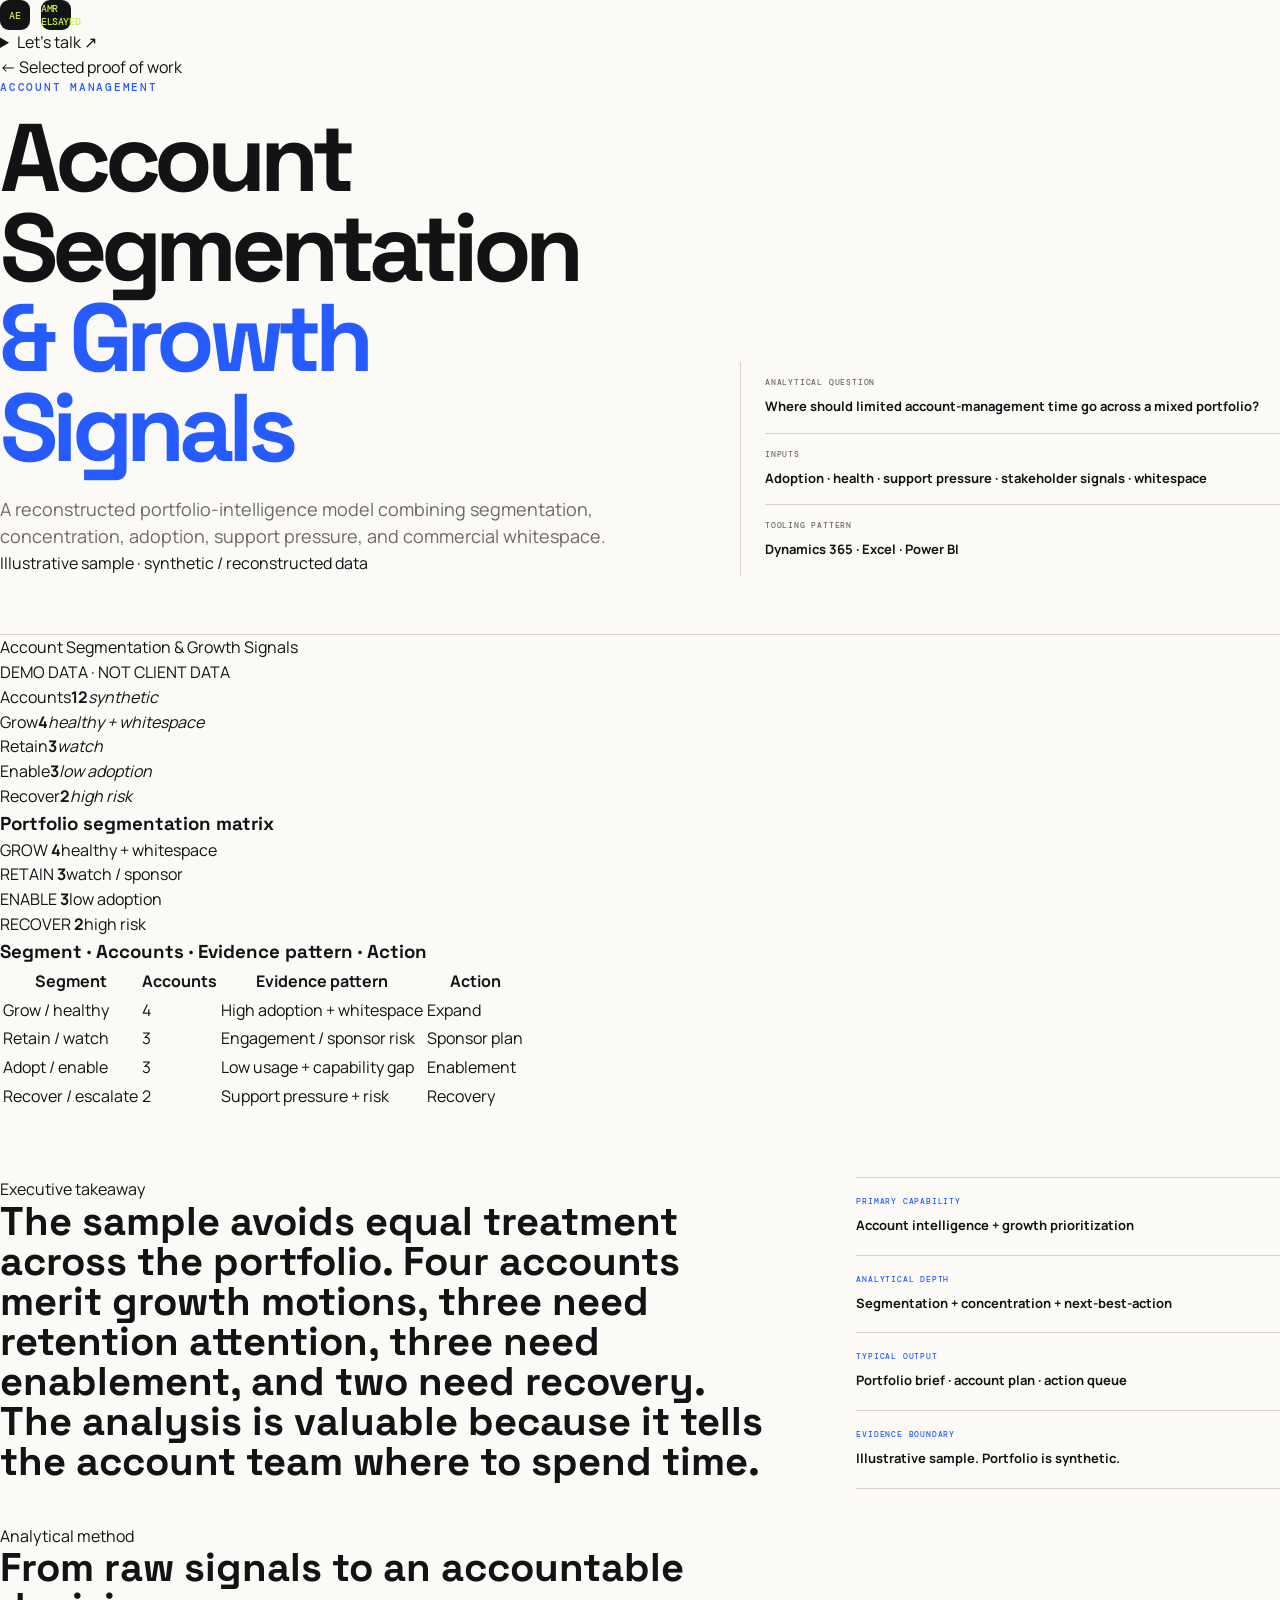
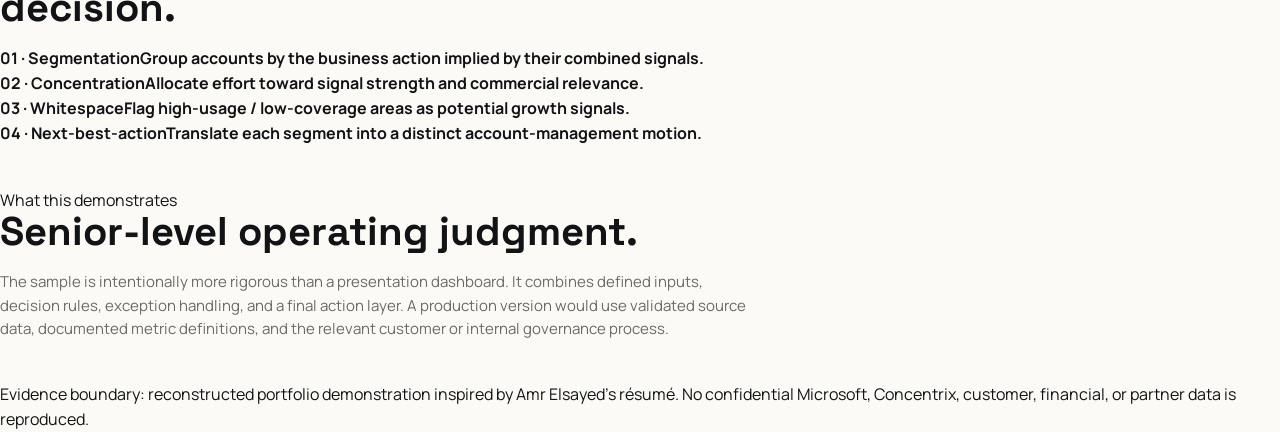
==== proof/account-insight.html @ 1b19a75d "Upgrade account-insight.html analytical sample" ====
<!doctype html><html lang="en"><head><meta charset="utf-8"><meta name="viewport" content="width=device-width,initial-scale=1"><title>ACCOUNT MANAGEMENT | Amr Elsayed</title><link rel="icon" href="../assets/favicon.svg"><link rel="preconnect" href="https://fonts.googleapis.com"><link rel="preconnect" href="https://fonts.gstatic.com" crossorigin><link href="https://fonts.googleapis.com/css2?family=DM+Mono:wght@400;500&family=Manrope:wght@400;500;600;700;800&family=Space+Grotesk:wght@500;600;700&display=swap" rel="stylesheet"><link rel="stylesheet" href="../styles.css"></head><body>
<header class="site-nav"><div class="container nav-inner"><a class="brand" href="../index.html"><span class="brand-mark">AE</span><span>AMR ELSAYED</span></a><details class="contact-menu"><summary class="btn btn-dark">Let's talk ↗</summary><div class="contact-pop"><a href="https://wa.me/201212349798?text=Hi%20Amr%2C%20I%20found%20your%20portfolio%20and%20would%20like%20to%20connect." target="_blank" rel="noreferrer">WhatsApp</a><a href="mailto:ah.aimed11@gmail.com">Email</a></div></details></div></header>
<main class="case"><div class="container"><a class="back" href="../index.html#work">← Selected proof of work</a>
<section class="case-hero"><div><div class="kicker">ACCOUNT MANAGEMENT</div><h1>Account Segmentation<br><em>& Growth Signals</em></h1><p>A reconstructed portfolio-intelligence model combining segmentation, concentration, adoption, support pressure, and commercial whitespace.</p><div class="sample-banner">Illustrative sample · synthetic / reconstructed data</div></div><aside class="case-meta"><div class="meta-row"><span>Analytical question</span><strong>Where should limited account-management time go across a mixed portfolio?</strong></div><div class="meta-row"><span>Inputs</span><strong>Adoption · health · support pressure · stakeholder signals · whitespace</strong></div><div class="meta-row"><span>Tooling pattern</span><strong>Dynamics 365 · Excel · Power BI</strong></div></aside></section>
<section class="analysis-board"><div class="board-head"><div class="board-title">Account Segmentation & Growth Signals</div><div class="board-badge">DEMO DATA · NOT CLIENT DATA</div></div><div class="board-kpis"><div class="board-kpi"><span>Accounts</span><strong>12</strong><em>synthetic</em></div><div class="board-kpi"><span>Grow</span><strong>4</strong><em>healthy + whitespace</em></div><div class="board-kpi"><span>Retain</span><strong>3</strong><em>watch</em></div><div class="board-kpi"><span>Enable</span><strong>3</strong><em>low adoption</em></div><div class="board-kpi"><span>Recover</span><strong>2</strong><em>high risk</em></div></div><div class="board-grid"><div class="panel"><h3>Portfolio segmentation matrix</h3><div class="matrix"><div class="mcell grow">GROW <b>4</b><span>healthy + whitespace</span></div><div class="mcell retain">RETAIN <b>3</b><span>watch / sponsor</span></div><div class="mcell enable">ENABLE <b>3</b><span>low adoption</span></div><div class="mcell recover">RECOVER <b>2</b><span>high risk</span></div></div></div><div class="panel"><h3>Segment · Accounts · Evidence pattern · Action</h3><table class="table"><thead><tr><th>Segment</th><th>Accounts</th><th>Evidence pattern</th><th>Action</th></tr></thead><tbody><tr><td>Grow / healthy</td><td>4</td><td>High adoption + whitespace</td><td>Expand</td></tr><tr><td>Retain / watch</td><td>3</td><td>Engagement / sponsor risk</td><td>Sponsor plan</td></tr><tr><td>Adopt / enable</td><td>3</td><td>Low usage + capability gap</td><td>Enablement</td></tr><tr><td>Recover / escalate</td><td>2</td><td>Support pressure + risk</td><td>Recovery</td></tr></tbody></table></div></div></section>
<section class="case-content"><div><article><div class="eyebrow">Executive takeaway</div><h2>The sample avoids equal treatment across the portfolio. Four accounts merit growth motions, three need retention attention, three need enablement, and two need recovery. The analysis is valuable because it tells the account team where to spend time.</h2></article><article><div class="eyebrow">Analytical method</div><h2>From raw signals to an accountable decision.</h2><div class="logic-list"><div class="logic"><b>01 · Segmentation</b><strong>Group accounts by the business action implied by their combined signals.</strong></div><div class="logic"><b>02 · Concentration</b><strong>Allocate effort toward signal strength and commercial relevance.</strong></div><div class="logic"><b>03 · Whitespace</b><strong>Flag high-usage / low-coverage areas as potential growth signals.</strong></div><div class="logic"><b>04 · Next-best-action</b><strong>Translate each segment into a distinct account-management motion.</strong></div></div></article><article><div class="eyebrow">What this demonstrates</div><h2>Senior-level operating judgment.</h2><p>The sample is intentionally more rigorous than a presentation dashboard. It combines defined inputs, decision rules, exception handling, and a final action layer. A production version would use validated source data, documented metric definitions, and the relevant customer or internal governance process.</p></article></div><aside class="case-side"><div><span>Primary capability</span><strong>Account intelligence + growth prioritization</strong></div><div><span>Analytical depth</span><strong>Segmentation + concentration + next-best-action</strong></div><div><span>Typical output</span><strong>Portfolio brief · account plan · action queue</strong></div><div><span>Evidence boundary</span><strong>Illustrative sample. Portfolio is synthetic.</strong></div></aside></section>
<div class="boundary">Evidence boundary: reconstructed portfolio demonstration inspired by Amr Elsayed's résumé. No confidential Microsoft, Concentrix, customer, financial, or partner data is reproduced.</div></div></main></body></html>
---- styles.css ----
:root{
  --ink:#111315;
  --soft-ink:#2c3034;
  --paper:#fbfaf7;
  --cream:#f3efe7;
  --line:#d9d3c7;
  --muted:#6d6a64;
  --blue:#265cff;
  --lime:#c8f04a;
  --orange:#ff8b54;
  --white:#fff;
  --shadow:0 24px 80px rgba(17,19,21,.10);
  --display:"Space Grotesk",system-ui,sans-serif;
  --body:"Manrope",system-ui,sans-serif;
  --mono:"DM Mono",ui-monospace,SFMono-Regular,monospace;
}
*{box-sizing:border-box}
html{scroll-behavior:smooth}
body{margin:0;background:var(--paper);color:var(--ink);font-family:var(--body);line-height:1.55}
a{text-decoration:none;color:inherit}
button,a{outline-offset:4px}
.shell{width:min(1220px,calc(100% - 48px));margin:0 auto}
.grid-overlay{position:fixed;inset:0;pointer-events:none;opacity:.16;background-image:linear-gradient(to right,rgba(17,19,21,.055) 1px,transparent 1px),linear-gradient(to bottom,rgba(17,19,21,.035) 1px,transparent 1px);background-size:80px 80px;z-index:-1}
.site-header{position:sticky;top:0;z-index:50;background:rgba(251,250,247,.90);border-bottom:1px solid rgba(217,211,199,.72);backdrop-filter:blur(16px)}
.nav{height:78px;display:flex;align-items:center;justify-content:space-between;gap:28px}
.brand{display:flex;align-items:center;gap:11px;font-size:12px;letter-spacing:.08em}
.brand span{width:30px;height:30px;border-radius:9px;background:var(--ink);color:var(--lime);display:grid;place-items:center;font:500 10px var(--mono);letter-spacing:-.04em}
.brand strong{font-size:12px;font-weight:800;letter-spacing:.08em}
.nav-links{display:flex;gap:34px;font:500 11px var(--mono);text-transform:uppercase;letter-spacing:.07em;color:var(--muted)}
.nav-links a:hover,.nav-links a.active{color:var(--ink)}
.nav-cta{font:600 11px var(--mono);text-transform:uppercase;letter-spacing:.07em}.nav-cta span{color:var(--blue)}
.hero{padding:42px 0 64px}.hero-topline{border-top:1px solid var(--line);border-bottom:1px solid var(--line);padding:12px 0;display:flex;justify-content:space-between;gap:18px;font:500 9px var(--mono);letter-spacing:.12em;color:var(--muted)}
.hero-grid{display:grid;grid-template-columns:1.42fr .83fr;gap:68px;padding:82px 0 56px}
.kicker{font:500 11px var(--mono);letter-spacing:.16em;margin:0 0 19px;color:var(--blue)}
h1,h2,h3{font-family:var(--display);margin:0}h1{font-size:clamp(56px,8vw,103px);line-height:.94;letter-spacing:-.065em;max-width:950px}h1 em,h2 em,h3 em{font-style:normal;color:var(--blue)}
.hero-lead{font-size:20px;line-height:1.55;color:var(--soft-ink);max-width:730px;margin:30px 0 0}
.hero-actions{display:flex;gap:12px;flex-wrap:wrap;margin:34px 0 26px}
.button{display:inline-flex;align-items:center;gap:14px;padding:14px 18px;border-radius:999px;font:700 11px var(--mono);letter-spacing:.04em;text-transform:uppercase;border:1px solid var(--ink);transition:transform .18s ease,box-shadow .18s ease,background .18s ease}.button:hover{transform:translateY(-2px);box-shadow:0 10px 26px rgba(17,19,21,.12)}
.button-dark{background:var(--ink);color:var(--white)}.button-light{background:transparent;color:var(--ink)}.button-outline-white{color:white;border-color:rgba(255,255,255,.55);background:transparent}
.hero-note{font-size:11px;color:var(--muted);display:flex;align-items:flex-start;gap:10px;max-width:690px}.hero-note strong{color:var(--ink)}.pulse{width:8px;height:8px;border-radius:50%;background:var(--lime);margin-top:5px;box-shadow:0 0 0 6px rgba(200,240,74,.18)}
.hero-aside{align-self:stretch;background:var(--ink);color:white;border-radius:26px;padding:26px;display:flex;flex-direction:column;justify-content:space-between;box-shadow:var(--shadow);position:relative;overflow:hidden}.hero-aside:after{content:"";position:absolute;right:-120px;top:-120px;width:280px;height:280px;border-radius:50%;background:var(--blue);filter:blur(72px);opacity:.32}.hero-aside>*{position:relative;z-index:1}
.hero-aside-head{display:flex;justify-content:space-between;gap:14px;font:500 9px var(--mono);letter-spacing:.11em;color:#b9b7b1}.hero-aside-head small{color:var(--lime);font-size:8px}
.scale-row{display:grid;grid-template-columns:auto 1fr;min-width:0;gap:14px;align-items:end;padding:20px 0;border-bottom:1px solid rgba(255,255,255,.12)}.scale-row:last-of-type{border-bottom:0}.scale-row strong{font:700 24px var(--display);letter-spacing:-.05em;white-space:normal}.scale-row>div{min-width:0}.scale-row b,.scale-row span{overflow-wrap:anywhere}.scale-row b{display:block;font-size:11px}.scale-row span{display:block;font-size:10px;color:#a9a7a0;margin-top:2px}.scale-foot{font-size:9px;color:#8d8b86;line-height:1.5;padding-top:14px;border-top:1px solid rgba(255,255,255,.12)}
.hero-scroll{display:flex;justify-content:space-between;align-items:center;border-bottom:1px solid var(--line);padding:0 0 13px;font:500 9px var(--mono);color:var(--muted);letter-spacing:.12em}.hero-scroll span:last-child{color:var(--blue);font-size:14px}
.ticker{overflow:hidden;background:var(--ink);color:white;border-block:1px solid var(--ink)}.ticker-track{width:max-content;display:flex;align-items:center;gap:24px;padding:13px 0;font:500 10px var(--mono);letter-spacing:.1em;animation:marquee 26s linear infinite}.ticker-track>div{display:flex;align-items:center;gap:24px}.ticker-track i{font-style:normal;color:var(--lime)}
@keyframes marquee{to{transform:translateX(-50%)}}
.section{padding:110px 0}.section-label{font:500 10px var(--mono);letter-spacing:.14em;color:var(--blue);text-transform:uppercase}.section-intro-grid{display:grid;grid-template-columns:1.15fr .85fr;gap:80px;align-items:end;margin:18px 0 46px}.section-intro-grid h2,.scale-intro h2,.experience-intro h2,.about-grid h2,.cta-card h2{font-size:clamp(40px,5vw,68px);line-height:.98;letter-spacing:-.055em}.section-intro-grid p{font-size:15px;color:var(--muted);max-width:540px;margin:0}.section-intro-grid strong{color:var(--ink)}
.work-grid{display:grid;grid-template-columns:repeat(12,1fr);gap:18px}.work-card{grid-column:span 6;background:#fff;border:1px solid var(--line);border-radius:22px;padding:24px;min-height:510px;display:flex;flex-direction:column;overflow:hidden;transition:transform .2s ease,box-shadow .2s ease,border-color .2s ease}.work-card:hover{transform:translateY(-5px);box-shadow:var(--shadow);border-color:#c8c0b4}.work-card:nth-child(1){grid-column:span 7}.work-card:nth-child(2),.work-card:nth-child(3){grid-column:span 5}.work-card:nth-child(4),.work-card:nth-child(5),.work-card:nth-child(6){grid-column:span 4;min-height:470px}
.work-meta{display:flex;align-items:center;justify-content:space-between;gap:10px;color:var(--muted);font:500 8px var(--mono);letter-spacing:.1em}.work-meta b{color:var(--ink);font-weight:600}.work-title-row{display:flex;justify-content:space-between;gap:20px;align-items:flex-start;margin:24px 0 10px}.work-card h3{font-size:clamp(28px,3.2vw,45px);line-height:.95;letter-spacing:-.05em}.arrow{font-size:22px;color:var(--blue)}.work-card>p{color:var(--muted);font-size:13px;max-width:560px;margin:0;min-height:61px}
.artifact-frame{margin:20px 0 0;border-radius:18px;padding:18px;flex:1;min-height:250px;overflow:hidden}.dark-frame{background:#16181a;color:#fff}.pale-frame{background:#f3f0ea;border:1px solid #e5dfd4}.warm-frame{background:#f7efe7;border:1px solid #ead7c8}.artifact-head,.ticket-top{display:flex;justify-content:space-between;color:#9da09d;font:500 8px var(--mono);letter-spacing:.1em}.artifact-kpis{display:grid;grid-template-columns:repeat(3,1fr);gap:10px;margin:28px 0 24px}.artifact-kpis div{border-top:1px solid rgba(255,255,255,.12);padding-top:9px}.artifact-kpis strong{display:block;font:600 23px var(--display);letter-spacing:-.05em}.artifact-kpis small{font-size:8px;color:#8d8f8b}.artifact-chart{height:120px;display:flex;align-items:flex-end;gap:8px;padding:12px 4px 0;border-bottom:1px solid rgba(255,255,255,.12)}.artifact-chart i{display:block;flex:1;background:linear-gradient(to top,#265cff,#89a2ff);border-radius:5px 5px 0 0}
.recon-box{display:grid;grid-template-columns:1fr auto auto;gap:14px;align-items:center;padding:14px 0;border-bottom:1px solid #d9d2c8}.recon-box span{font:500 8px var(--mono);color:#7d7971}.recon-box strong{font:700 22px var(--display);letter-spacing:-.04em}.recon-box em{font-style:normal;color:var(--blue)}.recon-box.alert strong{color:#d86345}.recon-box.alert small{grid-column:2/4;font-size:9px;color:#8b8179}
.review-title{display:flex;justify-content:space-between;font:500 8px var(--mono);color:#7e736a;letter-spacing:.1em;margin-bottom:26px}.review-title b{color:var(--ink)}.health-line{display:grid;grid-template-columns:1fr 1.5fr auto;align-items:center;gap:12px;font-size:9px;padding:12px 0;border-top:1px solid #ead9cc}.health-line i{height:6px;background:#eadfd4;border-radius:10px;overflow:hidden}.health-line i b{display:block;height:100%;background:var(--orange);border-radius:10px}.health-line strong{font:700 8px var(--mono);color:#8d6c5b}.insight-tags{display:flex;gap:7px;flex-wrap:wrap}.insight-tags span{padding:6px 8px;border:1px solid #d7cec2;border-radius:100px;font:500 8px var(--mono)}.insight-spark{height:80px;margin:20px 0;background:linear-gradient(180deg,rgba(38,92,255,.12),transparent);clip-path:polygon(0 80%,10% 76%,21% 81%,34% 57%,47% 65%,59% 42%,71% 50%,83% 25%,100% 19%,100% 100%,0 100%)}.insight-note{border-top:1px solid #d8d0c4;padding-top:12px;display:grid;grid-template-columns:70px 1fr;gap:10px;font-size:9px}.insight-note strong{font:600 8px var(--mono);color:var(--blue)}.insight-note span{color:#6d6a64}.score-frame{display:flex;flex-direction:column;justify-content:center}.score-frame small{font:500 8px var(--mono);color:#9ea09b;letter-spacing:.1em}.score-frame>strong{font:700 72px var(--display);letter-spacing:-.08em;line-height:.95;margin:12px 0}.score-frame>strong span{font-size:20px;color:#8d908b}.score-frame>div{height:8px;border-radius:9px;background:#2d3033;overflow:hidden}.score-frame>div i{display:block;width:78%;height:100%;background:var(--lime)}.score-frame p{font-size:9px;color:#9fa19d}.ticket-top{color:#7f746c}.ticket-top strong{color:var(--ink)}.ticket-card{background:#fff;border:1px solid #e4dbd0;border-radius:15px;padding:14px;margin-top:18px}.ticket-row{display:grid;grid-template-columns:1fr auto;gap:10px;padding:11px 0;border-bottom:1px solid #eee7dd;font-size:9px}.ticket-row:last-child{border-bottom:0}.ticket-row span{color:#716b63}.ticket-row strong{font:600 8px var(--mono)}.mini-link{margin-top:auto;padding-top:19px;font:600 9px var(--mono);letter-spacing:.07em;text-transform:uppercase;color:var(--blue)}
.scale-section{background:var(--ink);color:#fff;border-radius:36px;margin:0 0 110px}.scale-wrap{padding:80px 0}.scale-grid{display:grid;grid-template-columns:1.2fr repeat(3,1fr);gap:0;margin-top:20px;border-top:1px solid rgba(255,255,255,.14);border-bottom:1px solid rgba(255,255,255,.14)}.scale-intro{grid-row:span 2;padding:34px 38px 34px 0;border-right:1px solid rgba(255,255,255,.14)}.scale-intro p{color:#9e9e9a;max-width:440px;font-size:13px}.scale-intro strong{color:#fff}.scale-stat{padding:34px 22px;border-right:1px solid rgba(255,255,255,.14);border-bottom:1px solid rgba(255,255,255,.14)}.scale-stat:nth-last-child(-n+3){border-bottom:0}.scale-stat strong{display:block;font:600 28px var(--mono);color:var(--lime);line-height:1.02}.scale-stat strong span{font:700 36px var(--display);letter-spacing:-.06em;color:white}.scale-stat p{font-size:12px;color:#aaa9a5;margin:14px 0 0}.scale-stat small{display:block;margin-top:12px;color:#6f706d;font:500 8px var(--mono);text-transform:uppercase;letter-spacing:.07em}
.capability-grid{display:grid;grid-template-columns:repeat(3,1fr);gap:16px;margin-top:22px}.capability-card{background:white;border:1px solid var(--line);border-radius:20px;padding:26px;min-height:320px;display:flex;flex-direction:column}.capability-no{font:500 9px var(--mono);color:var(--blue)}.capability-card h3{font-size:28px;line-height:1.02;letter-spacing:-.045em;margin:35px 0 14px}.capability-card p{font-size:13px;color:var(--muted);margin:0;max-width:390px}.cap-tags{display:flex;gap:6px;flex-wrap:wrap;margin-top:auto;padding-top:28px}.cap-tags span{border:1px solid var(--line);padding:7px 9px;border-radius:100px;font:500 8px var(--mono);color:var(--muted)}
.experience-section{background:var(--cream);border-block:1px solid var(--line)}.experience-intro{display:grid;grid-template-columns:1fr .75fr;gap:80px;margin:18px 0 58px}.experience-intro p{font-size:15px;color:var(--muted);margin:0;max-width:500px}.timeline{border-top:1px solid #cfc8bc}.timeline article{display:grid;grid-template-columns:185px 1fr;gap:30px;padding:30px 0;border-bottom:1px solid #cfc8bc}.timeline time{font:500 9px var(--mono);color:#7b776e}.timeline h3{font-size:29px;letter-spacing:-.045em}.timeline .org{color:var(--blue);font-size:12px;font-weight:800;margin:5px 0 12px}.timeline p{font-size:13px;color:var(--muted);max-width:790px;margin:0}.tags{display:flex;gap:6px;flex-wrap:wrap;margin-top:15px}.tags span{padding:7px 9px;border:1px solid #d2cabd;border-radius:100px;font:500 8px var(--mono);color:#6d695f}
.about-grid{display:grid;grid-template-columns:1.1fr .65fr;gap:100px;margin-top:22px}.about-grid h2{max-width:770px}.about-grid p{font-size:17px;color:var(--muted);max-width:760px}.profile-card{background:var(--ink);color:white;border-radius:22px;padding:25px}.profile-card>div{padding:16px 0;border-bottom:1px solid rgba(255,255,255,.13)}.profile-card>div:last-child{border-bottom:0}.profile-card span{display:block;font:500 8px var(--mono);letter-spacing:.12em;color:#9b9b96;margin-bottom:8px}.profile-card strong{display:block;font:700 21px var(--display);letter-spacing:-.035em}.profile-card small{display:block;font-size:9px;color:#969792;margin-top:4px}
.cta-section{padding:100px 0 34px}.cta-card{background:var(--blue);color:white;border-radius:28px;padding:42px;display:grid;grid-template-columns:1fr auto;gap:44px;align-items:end;box-shadow:var(--shadow)}.light-label{color:rgba(255,255,255,.66)}.cta-card h2{margin:16px 0 16px;max-width:800px}.cta-card p{max-width:650px;color:rgba(255,255,255,.78);font-size:14px}.cta-actions{display:flex;gap:10px;flex-wrap:wrap}
.site-footer{display:flex;justify-content:space-between;gap:18px;padding:17px 0 28px;font:500 8px var(--mono);letter-spacing:.07em;color:#85817a;text-transform:uppercase}
@media(max-width:1050px){.hero-grid,.section-intro-grid,.experience-intro,.about-grid,.cta-card{grid-template-columns:1fr}.hero-grid{gap:38px}.hero-aside{max-width:680px}.scale-grid{grid-template-columns:repeat(2,1fr)}.scale-intro{grid-row:auto;grid-column:1/-1;border-right:0;border-bottom:1px solid rgba(255,255,255,.14);padding-right:0}.scale-stat:nth-child(2n+1){border-right:0}.work-card,.work-card:nth-child(1),.work-card:nth-child(2),.work-card:nth-child(3),.work-card:nth-child(4),.work-card:nth-child(5),.work-card:nth-child(6){grid-column:span 6}.nav-links{display:none}}
@media(max-width:680px){.shell{width:min(100% - 28px,1220px)}.hero{padding-top:25px}.hero-topline{display:grid;grid-template-columns:1fr 1fr}.hero-topline span:last-child{grid-column:1/-1}.hero-grid{padding-top:50px}.hero-lead{font-size:17px}.hero-aside{padding:20px}.hero-aside-head{align-items:flex-start}.hero-scroll{padding-top:5px}.section{padding:75px 0}.section-intro-grid h2,.scale-intro h2,.experience-intro h2,.about-grid h2,.cta-card h2{font-size:42px}.work-card,.work-card:nth-child(1),.work-card:nth-child(2),.work-card:nth-child(3),.work-card:nth-child(4),.work-card:nth-child(5),.work-card:nth-child(6){grid-column:1/-1;min-height:0}.artifact-frame{min-height:220px}.scale-grid{grid-template-columns:1fr}.scale-stat,.scale-stat:nth-child(2n+1){border-right:0}.scale-stat:nth-last-child(-n+3){border-bottom:1px solid rgba(255,255,255,.14)}.scale-stat:last-child{border-bottom:0}.capability-grid{grid-template-columns:1fr}.experience-intro{gap:24px}.timeline article{grid-template-columns:1fr;gap:8px}.about-grid{gap:34px}.cta-card{padding:28px}.site-footer{display:grid;grid-template-columns:1fr}.nav{height:70px}.brand strong{display:none}}

/* Case-study pages */
.case-page{background:var(--paper);min-height:100vh}.case-wrap{padding:34px 0 90px}.case-back{display:inline-flex;gap:8px;align-items:center;font:500 9px var(--mono);letter-spacing:.1em;text-transform:uppercase;color:var(--muted);margin-bottom:56px}.case-hero{display:grid;grid-template-columns:1.1fr .9fr;gap:80px;align-items:end;padding-bottom:58px;border-bottom:1px solid var(--line)}.case-kicker{font:500 9px var(--mono);color:var(--blue);letter-spacing:.14em;text-transform:uppercase}.case-hero h1{font-size:clamp(55px,8vw,96px);margin:15px 0 22px}.case-hero p{font-size:18px;color:var(--muted);max-width:670px;margin:0}.case-meta{border-left:1px solid var(--line);padding-left:24px}.case-meta>div{padding:15px 0;border-bottom:1px solid var(--line)}.case-meta>div:last-child{border-bottom:0}.case-meta span{display:block;font:500 8px var(--mono);letter-spacing:.1em;color:var(--muted);text-transform:uppercase;margin-bottom:6px}.case-meta strong{font-size:13px}.sample-badge{display:inline-flex;align-items:center;gap:8px;padding:8px 10px;border-radius:999px;background:#eef2ff;color:#3157cf;font:500 8px var(--mono);letter-spacing:.08em;text-transform:uppercase;margin-top:20px}.sample-badge:before{content:'✦';font-size:9px}.case-canvas{margin:58px 0;background:#17191b;border-radius:28px;padding:28px;box-shadow:var(--shadow);overflow:hidden}.canvas-top{display:flex;justify-content:space-between;align-items:center;color:#9da09d;font:500 8px var(--mono);letter-spacing:.1em;margin-bottom:25px}.canvas-title{color:white;font:700 26px var(--display);letter-spacing:-.045em}.canvas-label{padding:7px 9px;border:1px solid rgba(255,255,255,.14);border-radius:999px;color:var(--lime);font:500 8px var(--mono)}.canvas-grid{display:grid;grid-template-columns:repeat(4,1fr);gap:12px}.canvas-kpi{border:1px solid rgba(255,255,255,.12);padding:15px;border-radius:15px;background:rgba(255,255,255,.025)}.canvas-kpi span{display:block;font:500 8px var(--mono);color:#8f928e;text-transform:uppercase}.canvas-kpi strong{display:block;margin-top:10px;font:700 30px var(--display);letter-spacing:-.06em;color:#fff}.canvas-kpi em{font-style:normal;color:var(--lime);font:500 8px var(--mono)}.canvas-body{display:grid;grid-template-columns:1.3fr .7fr;gap:16px;margin-top:16px}.canvas-panel{border:1px solid rgba(255,255,255,.12);border-radius:16px;padding:17px;background:rgba(255,255,255,.025)}.canvas-panel h3{font:500 8px var(--mono);color:#a3a5a1;letter-spacing:.1em;text-transform:uppercase;margin:0 0 18px}.fake-chart{height:220px;display:flex;align-items:flex-end;gap:9px;border-bottom:1px solid rgba(255,255,255,.12);padding:0 4px}.fake-chart i{flex:1;background:linear-gradient(to top,#265cff,#8ea7ff);border-radius:7px 7px 0 0;min-height:18px}.fake-list>div{display:grid;grid-template-columns:1fr auto;gap:12px;padding:12px 0;border-bottom:1px solid rgba(255,255,255,.10);font-size:10px;color:#c5c6c2}.fake-list strong{font:600 10px var(--mono);color:#fff}.case-content{display:grid;grid-template-columns:1fr .55fr;gap:86px;margin-top:65px}.case-content h2{font-size:40px;line-height:1;margin:0 0 18px}.case-content p{font-size:15px;color:var(--muted);max-width:760px}.case-content article{margin-bottom:42px}.case-side{border-top:1px solid var(--line);align-self:start}.case-side div{padding:18px 0;border-bottom:1px solid var(--line)}.case-side span{display:block;font:500 8px var(--mono);color:var(--blue);text-transform:uppercase;letter-spacing:.1em;margin-bottom:6px}.case-side strong{font-size:13px}.case-foot{margin-top:12px;padding-top:20px;border-top:1px solid var(--line);font-size:10px;color:var(--muted);font-family:var(--mono)}
@media(max-width:800px){.case-hero,.case-content,.canvas-body{grid-template-columns:1fr;gap:32px}.case-meta{border-left:0;border-top:1px solid var(--line);padding-left:0;padding-top:12px}.canvas-grid{grid-template-columns:1fr 1fr}.case-wrap{padding-top:25px}}
@media(max-width:540px){.canvas-grid{grid-template-columns:1fr}.case-canvas{padding:17px}.case-hero h1{font-size:54px}}
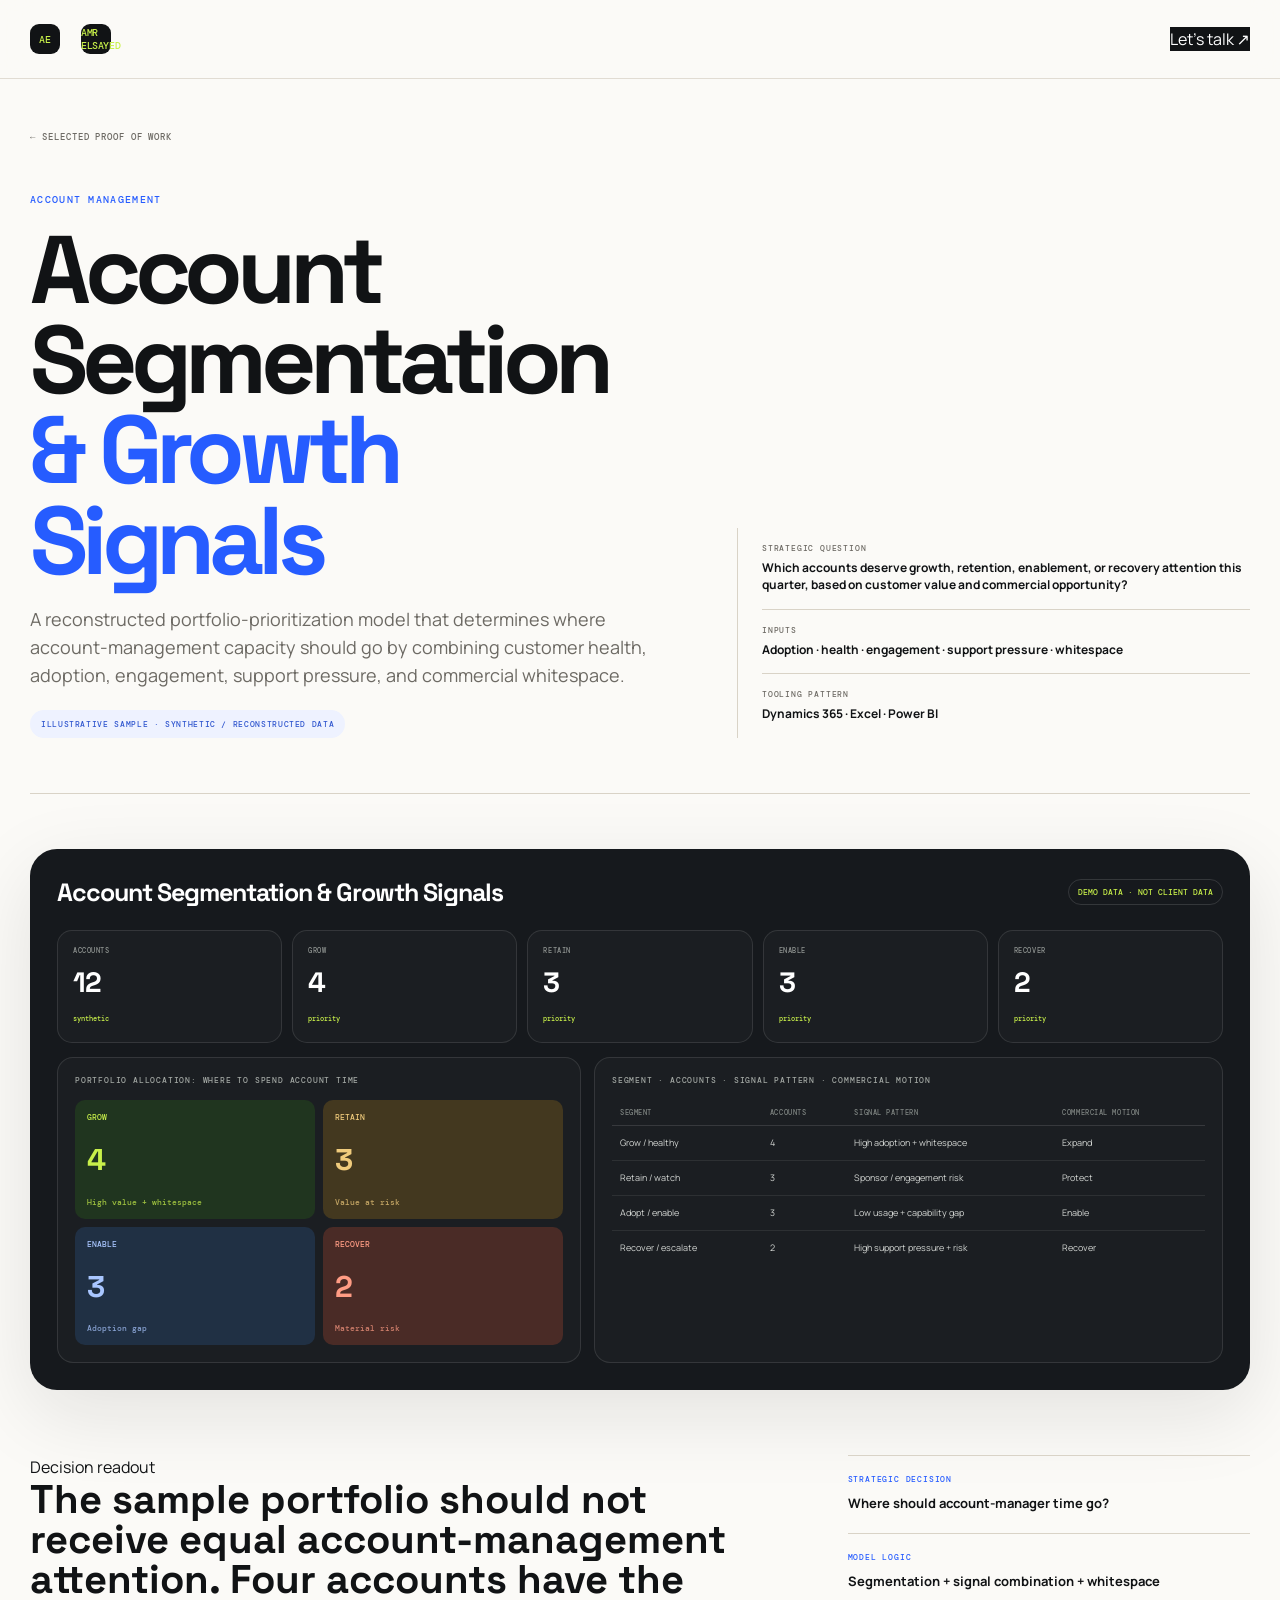
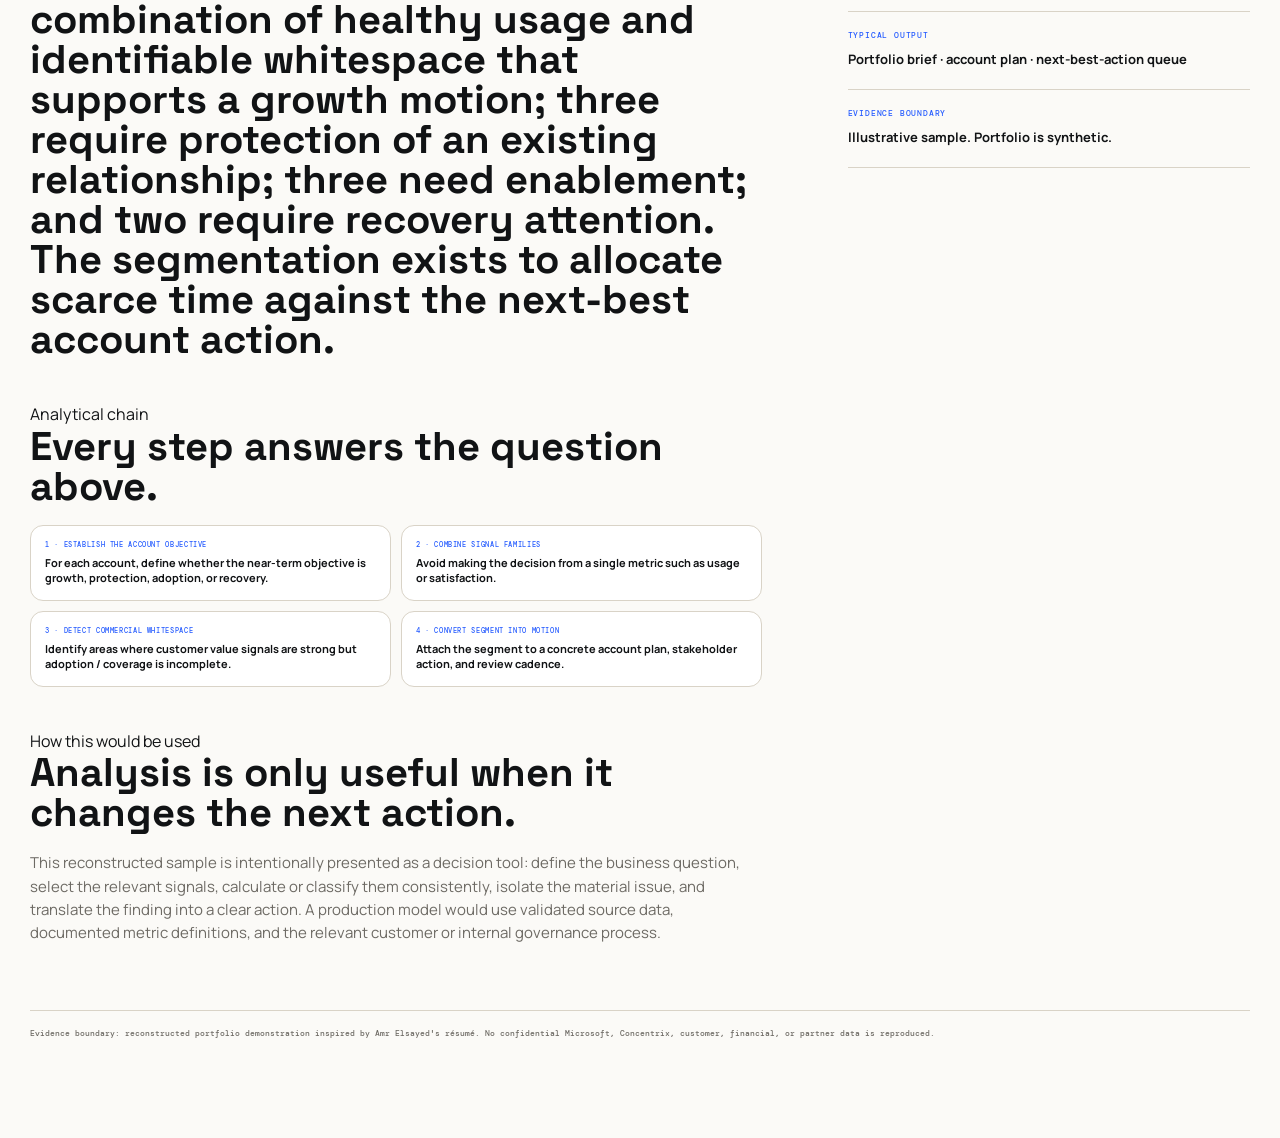
==== commit 0b4a4e3d: "Rework account-insight.html around strategic decision logic" ====
--- a/proof/account-insight.html
+++ b/proof/account-insight.html
@@ -1,7 +1,7 @@
 <!doctype html><html lang="en"><head><meta charset="utf-8"><meta name="viewport" content="width=device-width,initial-scale=1"><title>ACCOUNT MANAGEMENT | Amr Elsayed</title><link rel="icon" href="../assets/favicon.svg"><link rel="preconnect" href="https://fonts.googleapis.com"><link rel="preconnect" href="https://fonts.gstatic.com" crossorigin><link href="https://fonts.googleapis.com/css2?family=DM+Mono:wght@400;500&family=Manrope:wght@400;500;600;700;800&family=Space+Grotesk:wght@500;600;700&display=swap" rel="stylesheet"><link rel="stylesheet" href="../styles.css"></head><body>
 <header class="site-nav"><div class="container nav-inner"><a class="brand" href="../index.html"><span class="brand-mark">AE</span><span>AMR ELSAYED</span></a><details class="contact-menu"><summary class="btn btn-dark">Let's talk ↗</summary><div class="contact-pop"><a href="https://wa.me/201212349798?text=Hi%20Amr%2C%20I%20found%20your%20portfolio%20and%20would%20like%20to%20connect." target="_blank" rel="noreferrer">WhatsApp</a><a href="mailto:ah.aimed11@gmail.com">Email</a></div></details></div></header>
 <main class="case"><div class="container"><a class="back" href="../index.html#work">← Selected proof of work</a>
-<section class="case-hero"><div><div class="kicker">ACCOUNT MANAGEMENT</div><h1>Account Segmentation<br><em>& Growth Signals</em></h1><p>A reconstructed portfolio-intelligence model combining segmentation, concentration, adoption, support pressure, and commercial whitespace.</p><div class="sample-banner">Illustrative sample · synthetic / reconstructed data</div></div><aside class="case-meta"><div class="meta-row"><span>Analytical question</span><strong>Where should limited account-management time go across a mixed portfolio?</strong></div><div class="meta-row"><span>Inputs</span><strong>Adoption · health · support pressure · stakeholder signals · whitespace</strong></div><div class="meta-row"><span>Tooling pattern</span><strong>Dynamics 365 · Excel · Power BI</strong></div></aside></section>
-<section class="analysis-board"><div class="board-head"><div class="board-title">Account Segmentation & Growth Signals</div><div class="board-badge">DEMO DATA · NOT CLIENT DATA</div></div><div class="board-kpis"><div class="board-kpi"><span>Accounts</span><strong>12</strong><em>synthetic</em></div><div class="board-kpi"><span>Grow</span><strong>4</strong><em>healthy + whitespace</em></div><div class="board-kpi"><span>Retain</span><strong>3</strong><em>watch</em></div><div class="board-kpi"><span>Enable</span><strong>3</strong><em>low adoption</em></div><div class="board-kpi"><span>Recover</span><strong>2</strong><em>high risk</em></div></div><div class="board-grid"><div class="panel"><h3>Portfolio segmentation matrix</h3><div class="matrix"><div class="mcell grow">GROW <b>4</b><span>healthy + whitespace</span></div><div class="mcell retain">RETAIN <b>3</b><span>watch / sponsor</span></div><div class="mcell enable">ENABLE <b>3</b><span>low adoption</span></div><div class="mcell recover">RECOVER <b>2</b><span>high risk</span></div></div></div><div class="panel"><h3>Segment · Accounts · Evidence pattern · Action</h3><table class="table"><thead><tr><th>Segment</th><th>Accounts</th><th>Evidence pattern</th><th>Action</th></tr></thead><tbody><tr><td>Grow / healthy</td><td>4</td><td>High adoption + whitespace</td><td>Expand</td></tr><tr><td>Retain / watch</td><td>3</td><td>Engagement / sponsor risk</td><td>Sponsor plan</td></tr><tr><td>Adopt / enable</td><td>3</td><td>Low usage + capability gap</td><td>Enablement</td></tr><tr><td>Recover / escalate</td><td>2</td><td>Support pressure + risk</td><td>Recovery</td></tr></tbody></table></div></div></section>
-<section class="case-content"><div><article><div class="eyebrow">Executive takeaway</div><h2>The sample avoids equal treatment across the portfolio. Four accounts merit growth motions, three need retention attention, three need enablement, and two need recovery. The analysis is valuable because it tells the account team where to spend time.</h2></article><article><div class="eyebrow">Analytical method</div><h2>From raw signals to an accountable decision.</h2><div class="logic-list"><div class="logic"><b>01 · Segmentation</b><strong>Group accounts by the business action implied by their combined signals.</strong></div><div class="logic"><b>02 · Concentration</b><strong>Allocate effort toward signal strength and commercial relevance.</strong></div><div class="logic"><b>03 · Whitespace</b><strong>Flag high-usage / low-coverage areas as potential growth signals.</strong></div><div class="logic"><b>04 · Next-best-action</b><strong>Translate each segment into a distinct account-management motion.</strong></div></div></article><article><div class="eyebrow">What this demonstrates</div><h2>Senior-level operating judgment.</h2><p>The sample is intentionally more rigorous than a presentation dashboard. It combines defined inputs, decision rules, exception handling, and a final action layer. A production version would use validated source data, documented metric definitions, and the relevant customer or internal governance process.</p></article></div><aside class="case-side"><div><span>Primary capability</span><strong>Account intelligence + growth prioritization</strong></div><div><span>Analytical depth</span><strong>Segmentation + concentration + next-best-action</strong></div><div><span>Typical output</span><strong>Portfolio brief · account plan · action queue</strong></div><div><span>Evidence boundary</span><strong>Illustrative sample. Portfolio is synthetic.</strong></div></aside></section>
+<section class="case-hero"><div><div class="kicker">ACCOUNT MANAGEMENT</div><h1>Account Segmentation<br><em>& Growth Signals</em></h1><p>A reconstructed portfolio-prioritization model that determines where account-management capacity should go by combining customer health, adoption, engagement, support pressure, and commercial whitespace.</p><div class="sample-banner">Illustrative sample · synthetic / reconstructed data</div></div><aside class="case-meta"><div class="meta-row"><span>Strategic question</span><strong>Which accounts deserve growth, retention, enablement, or recovery attention this quarter, based on customer value and commercial opportunity?</strong></div><div class="meta-row"><span>Inputs</span><strong>Adoption · health · engagement · support pressure · whitespace</strong></div><div class="meta-row"><span>Tooling pattern</span><strong>Dynamics 365 · Excel · Power BI</strong></div></aside></section>
+<section class="analysis-board"><div class="board-head"><div class="board-title">Account Segmentation & Growth Signals</div><div class="board-badge">DEMO DATA · NOT CLIENT DATA</div></div><div class="board-kpis"><div class="board-kpi"><span>Accounts</span><strong>12</strong><em>synthetic</em></div><div class="board-kpi"><span>Grow</span><strong>4</strong><em>priority</em></div><div class="board-kpi"><span>Retain</span><strong>3</strong><em>priority</em></div><div class="board-kpi"><span>Enable</span><strong>3</strong><em>priority</em></div><div class="board-kpi"><span>Recover</span><strong>2</strong><em>priority</em></div></div><div class="board-grid"><div class="panel"><h3>Portfolio allocation: where to spend account time</h3><div class="matrix"><div class="mcell grow">GROW <b>4</b><span>High value + whitespace</span></div><div class="mcell retain">RETAIN <b>3</b><span>Value at risk</span></div><div class="mcell enable">ENABLE <b>3</b><span>Adoption gap</span></div><div class="mcell recover">RECOVER <b>2</b><span>Material risk</span></div></div></div><div class="panel"><h3>Segment · Accounts · Signal pattern · Commercial motion</h3><table class="table"><thead><tr><th>Segment</th><th>Accounts</th><th>Signal pattern</th><th>Commercial motion</th></tr></thead><tbody><tr><td>Grow / healthy</td><td>4</td><td>High adoption + whitespace</td><td>Expand</td></tr><tr><td>Retain / watch</td><td>3</td><td>Sponsor / engagement risk</td><td>Protect</td></tr><tr><td>Adopt / enable</td><td>3</td><td>Low usage + capability gap</td><td>Enable</td></tr><tr><td>Recover / escalate</td><td>2</td><td>High support pressure + risk</td><td>Recover</td></tr></tbody></table></div></div></section>
+<section class="case-content"><div><article><div class="eyebrow">Decision readout</div><h2>The sample portfolio should not receive equal account-management attention. Four accounts have the combination of healthy usage and identifiable whitespace that supports a growth motion; three require protection of an existing relationship; three need enablement; and two require recovery attention. The segmentation exists to allocate scarce time against the next-best account action.</h2></article><article><div class="eyebrow">Analytical chain</div><h2>Every step answers the question above.</h2><div class="logic-list"><div class="logic"><b>1 · Establish the account objective</b><strong>For each account, define whether the near-term objective is growth, protection, adoption, or recovery.</strong></div><div class="logic"><b>2 · Combine signal families</b><strong>Avoid making the decision from a single metric such as usage or satisfaction.</strong></div><div class="logic"><b>3 · Detect commercial whitespace</b><strong>Identify areas where customer value signals are strong but adoption / coverage is incomplete.</strong></div><div class="logic"><b>4 · Convert segment into motion</b><strong>Attach the segment to a concrete account plan, stakeholder action, and review cadence.</strong></div></div></article><article><div class="eyebrow">How this would be used</div><h2>Analysis is only useful when it changes the next action.</h2><p>This reconstructed sample is intentionally presented as a decision tool: define the business question, select the relevant signals, calculate or classify them consistently, isolate the material issue, and translate the finding into a clear action. A production model would use validated source data, documented metric definitions, and the relevant customer or internal governance process.</p></article></div><aside class="case-side"><div><span>Strategic decision</span><strong>Where should account-manager time go?</strong></div><div><span>Model logic</span><strong>Segmentation + signal combination + whitespace</strong></div><div><span>Typical output</span><strong>Portfolio brief · account plan · next-best-action queue</strong></div><div><span>Evidence boundary</span><strong>Illustrative sample. Portfolio is synthetic.</strong></div></aside></section>
 <div class="boundary">Evidence boundary: reconstructed portfolio demonstration inspired by Amr Elsayed's résumé. No confidential Microsoft, Concentrix, customer, financial, or partner data is reproduced.</div></div></main></body></html>
--- a/styles.css
+++ b/styles.css
@@ -63,3 +63,14 @@
 .case-page{background:var(--paper);min-height:100vh}.case-wrap{padding:34px 0 90px}.case-back{display:inline-flex;gap:8px;align-items:center;font:500 9px var(--mono);letter-spacing:.1em;text-transform:uppercase;color:var(--muted);margin-bottom:56px}.case-hero{display:grid;grid-template-columns:1.1fr .9fr;gap:80px;align-items:end;padding-bottom:58px;border-bottom:1px solid var(--line)}.case-kicker{font:500 9px var(--mono);color:var(--blue);letter-spacing:.14em;text-transform:uppercase}.case-hero h1{font-size:clamp(55px,8vw,96px);margin:15px 0 22px}.case-hero p{font-size:18px;color:var(--muted);max-width:670px;margin:0}.case-meta{border-left:1px solid var(--line);padding-left:24px}.case-meta>div{padding:15px 0;border-bottom:1px solid var(--line)}.case-meta>div:last-child{border-bottom:0}.case-meta span{display:block;font:500 8px var(--mono);letter-spacing:.1em;color:var(--muted);text-transform:uppercase;margin-bottom:6px}.case-meta strong{font-size:13px}.sample-badge{display:inline-flex;align-items:center;gap:8px;padding:8px 10px;border-radius:999px;background:#eef2ff;color:#3157cf;font:500 8px var(--mono);letter-spacing:.08em;text-transform:uppercase;margin-top:20px}.sample-badge:before{content:'✦';font-size:9px}.case-canvas{margin:58px 0;background:#17191b;border-radius:28px;padding:28px;box-shadow:var(--shadow);overflow:hidden}.canvas-top{display:flex;justify-content:space-between;align-items:center;color:#9da09d;font:500 8px var(--mono);letter-spacing:.1em;margin-bottom:25px}.canvas-title{color:white;font:700 26px var(--display);letter-spacing:-.045em}.canvas-label{padding:7px 9px;border:1px solid rgba(255,255,255,.14);border-radius:999px;color:var(--lime);font:500 8px var(--mono)}.canvas-grid{display:grid;grid-template-columns:repeat(4,1fr);gap:12px}.canvas-kpi{border:1px solid rgba(255,255,255,.12);padding:15px;border-radius:15px;background:rgba(255,255,255,.025)}.canvas-kpi span{display:block;font:500 8px var(--mono);color:#8f928e;text-transform:uppercase}.canvas-kpi strong{display:block;margin-top:10px;font:700 30px var(--display);letter-spacing:-.06em;color:#fff}.canvas-kpi em{font-style:normal;color:var(--lime);font:500 8px var(--mono)}.canvas-body{display:grid;grid-template-columns:1.3fr .7fr;gap:16px;margin-top:16px}.canvas-panel{border:1px solid rgba(255,255,255,.12);border-radius:16px;padding:17px;background:rgba(255,255,255,.025)}.canvas-panel h3{font:500 8px var(--mono);color:#a3a5a1;letter-spacing:.1em;text-transform:uppercase;margin:0 0 18px}.fake-chart{height:220px;display:flex;align-items:flex-end;gap:9px;border-bottom:1px solid rgba(255,255,255,.12);padding:0 4px}.fake-chart i{flex:1;background:linear-gradient(to top,#265cff,#8ea7ff);border-radius:7px 7px 0 0;min-height:18px}.fake-list>div{display:grid;grid-template-columns:1fr auto;gap:12px;padding:12px 0;border-bottom:1px solid rgba(255,255,255,.10);font-size:10px;color:#c5c6c2}.fake-list strong{font:600 10px var(--mono);color:#fff}.case-content{display:grid;grid-template-columns:1fr .55fr;gap:86px;margin-top:65px}.case-content h2{font-size:40px;line-height:1;margin:0 0 18px}.case-content p{font-size:15px;color:var(--muted);max-width:760px}.case-content article{margin-bottom:42px}.case-side{border-top:1px solid var(--line);align-self:start}.case-side div{padding:18px 0;border-bottom:1px solid var(--line)}.case-side span{display:block;font:500 8px var(--mono);color:var(--blue);text-transform:uppercase;letter-spacing:.1em;margin-bottom:6px}.case-side strong{font-size:13px}.case-foot{margin-top:12px;padding-top:20px;border-top:1px solid var(--line);font-size:10px;color:var(--muted);font-family:var(--mono)}
 @media(max-width:800px){.case-hero,.case-content,.canvas-body{grid-template-columns:1fr;gap:32px}.case-meta{border-left:0;border-top:1px solid var(--line);padding-left:0;padding-top:12px}.canvas-grid{grid-template-columns:1fr 1fr}.case-wrap{padding-top:25px}}
 @media(max-width:540px){.canvas-grid{grid-template-columns:1fr}.case-canvas{padding:17px}.case-hero h1{font-size:54px}}
+
+/* Advanced analytical case-study visuals */
+.matrix{display:grid;grid-template-columns:1fr 1fr;gap:8px;min-height:245px}.mcell{min-height:110px;border-radius:10px;padding:12px;display:flex;flex-direction:column;justify-content:space-between;font:500 8px var(--mono)}.mcell b{font:700 31px var(--display);letter-spacing:-.05em}.mcell.grow{background:#20351f;color:var(--lime)}.mcell.retain{background:#43381f;color:#f0cb7c}.mcell.enable{background:#203044;color:#a9c6ff}.mcell.recover{background:#4a2b26;color:#ff9c84}.mcell span{opacity:.75}.largebars{height:180px!important}.axis{display:flex;justify-content:space-between;color:#777f82;font:500 6px var(--mono);text-transform:uppercase;margin-top:8px}.funnel{height:235px;display:flex;flex-direction:column;align-items:center;justify-content:center;gap:8px}.funnel div{height:42px;border-radius:7px;background:linear-gradient(90deg,var(--blue),#86a0ff);display:flex;align-items:center;justify-content:space-between;padding:0 12px;font:600 8px var(--mono);color:#fff}.funnel span{color:#e4e9ff}.waterfall{height:215px;display:flex;align-items:flex-end;gap:11px;border-bottom:1px solid rgba(255,255,255,.12)}.wf{position:relative;flex:1;height:100%}.wf i{position:absolute;bottom:0;left:8%;right:8%;border-radius:6px 6px 0 0;background:linear-gradient(to top,#265cff,#8ea8ff)}.wf.neg i{background:linear-gradient(to top,#b94f3b,#ef967e)}.wf strong{position:absolute;left:0;right:0;top:0;text-align:center;font:600 7px var(--mono);color:#fff}.wf label{position:absolute;bottom:-20px;left:0;right:0;text-align:center;font:500 6px var(--mono);color:#7f8785}.sla-row{display:grid;grid-template-columns:55px 1fr 25px;gap:10px;align-items:center;margin:18px 0;font:500 7px var(--mono);color:#bcc2bf}.sla-row i{height:7px;background:#2a3035;border-radius:999px;overflow:hidden}.sla-row i b{display:block;height:100%;background:linear-gradient(90deg,var(--lime),#ffbe67);border-radius:999px}.sla-row strong{font:600 7px var(--mono);text-align:right;color:#fff}.case-content .logic-list{display:grid;grid-template-columns:repeat(2,1fr);gap:10px}.case-content .logic{border:1px solid var(--line);border-radius:13px;background:#fff;padding:14px}.case-content .logic b{display:block;font:500 7px var(--mono);color:var(--blue);text-transform:uppercase;letter-spacing:.09em}.case-content .logic strong{display:block;font-size:11px;margin-top:6px}.case-content .boundary,.boundary{font:500 8px var(--mono);color:var(--muted);padding-top:18px;border-top:1px solid var(--line);margin-top:8px}.case-page .contact-menu,.case-page details{display:block}.case-page .contact-pop{display:none}.case-page .contact-menu[open] .contact-pop{display:flex}
+@media(max-width:650px){.matrix{min-height:210px}.mcell{min-height:95px}.case-content .logic-list{grid-template-columns:1fr}.waterfall{height:180px}}
+
+/* Unified navigation + analytical case study system */
+.site-nav{position:sticky;top:0;z-index:60;background:rgba(251,250,247,.9);backdrop-filter:blur(16px);border-bottom:1px solid rgba(217,211,199,.75)}.nav-inner{width:min(calc(100% - 48px),1220px);height:78px;margin:auto;display:flex;align-items:center;justify-content:space-between;gap:20px}.brand-mark{width:30px;height:30px;border-radius:9px;background:var(--ink);color:var(--lime);display:inline-grid;place-items:center;font:700 10px var(--mono);margin-right:10px}.brand{font:800 12px var(--mono);letter-spacing:.08em;display:flex;align-items:center}.btn-dark{background:var(--ink);color:#fff}.contact-menu{position:relative}.contact-menu summary{list-style:none;cursor:pointer}.contact-menu summary::-webkit-details-marker{display:none}.contact-pop{position:absolute;right:0;top:calc(100% + 10px);display:flex;gap:6px;padding:8px;background:#fff;border:1px solid var(--line);border-radius:13px;box-shadow:var(--shadow)}.contact-pop a{padding:9px 11px;border-radius:9px;font:600 9px var(--mono);white-space:nowrap}.contact-pop a:hover{background:var(--cream)}
+.case{padding:34px 0 100px}.case .container{width:min(calc(100% - 48px),1220px);margin:auto}.back{display:inline-flex;gap:8px;align-items:center;font:500 9px var(--mono);letter-spacing:.1em;color:var(--muted);text-transform:uppercase;margin:18px 0 50px}.case-hero{display:grid;grid-template-columns:1.1fr .9fr;gap:80px;align-items:end;padding-bottom:55px;border-bottom:1px solid var(--line)}.case-hero .kicker{font:500 10px var(--mono);color:var(--blue);letter-spacing:.13em;text-transform:uppercase}.case-hero h1{font:700 clamp(56px,8vw,96px)/.94 var(--display);letter-spacing:-.065em;margin:17px 0 20px}.case-hero h1 em{font-style:normal;color:var(--blue)}.case-hero>div>p{font-size:18px;line-height:1.55;color:var(--muted);max-width:720px;margin:0}.sample-banner{display:inline-flex;margin-top:20px;padding:9px 11px;border-radius:999px;background:#eef2ff;color:#3157cf;font:500 8px var(--mono);text-transform:uppercase;letter-spacing:.08em}.case-meta{border-left:1px solid var(--line);padding-left:24px}.meta-row{padding:14px 0;border-bottom:1px solid var(--line)}.meta-row:last-child{border-bottom:0}.meta-row span{display:block;font:500 8px var(--mono);text-transform:uppercase;letter-spacing:.1em;color:var(--muted);margin-bottom:6px}.meta-row strong{display:block;font-size:12px;line-height:1.45}.analysis-board{margin:55px 0;background:#16191d;color:#fff;border-radius:27px;padding:27px;box-shadow:var(--shadow);overflow:hidden}.board-head{display:flex;align-items:center;justify-content:space-between;gap:16px;margin-bottom:22px}.board-title{font:700 25px var(--display);letter-spacing:-.04em}.board-badge{padding:7px 9px;border:1px solid rgba(255,255,255,.13);border-radius:999px;color:var(--lime);font:500 8px var(--mono)}.board-kpis{display:grid;grid-template-columns:repeat(5,1fr);gap:10px}.board-kpi{border:1px solid rgba(255,255,255,.11);background:rgba(255,255,255,.025);padding:15px;border-radius:15px}.board-kpi span{display:block;color:#8f9491;font:500 7px var(--mono);text-transform:uppercase;letter-spacing:.08em}.board-kpi strong{display:block;margin:9px 0 3px;color:#fff;font:700 28px var(--display);letter-spacing:-.05em}.board-kpi em{font-style:normal;color:var(--lime);font:500 7px var(--mono)}.board-grid{display:grid;grid-template-columns:1fr 1.2fr;gap:13px;margin-top:14px}.panel{border:1px solid rgba(255,255,255,.11);background:rgba(255,255,255,.025);border-radius:16px;padding:17px;min-width:0}.panel h3{margin:0 0 15px;color:#a2a7a3;font:500 8px var(--mono);text-transform:uppercase;letter-spacing:.1em}.table{width:100%;border-collapse:collapse;font-size:9px}.table th{font:500 7px var(--mono);text-transform:uppercase;letter-spacing:.08em;color:#7f8582;text-align:left;padding:8px;border-bottom:1px solid rgba(255,255,255,.12)}.table td{padding:10px 8px;border-bottom:1px solid rgba(255,255,255,.08);color:#d2d5d2}.table tr:last-child td{border-bottom:0}.bars.largebars{height:180px;display:flex;align-items:flex-end;gap:9px;border-bottom:1px solid rgba(255,255,255,.12)}.bars.largebars i{display:block;flex:1;background:linear-gradient(to top,#265cff,#8ea8ff);border-radius:6px 6px 0 0}.axis{display:flex;justify-content:space-between;color:#707773;font:500 7px var(--mono);text-transform:uppercase;margin-top:8px}.logic-list{display:grid;grid-template-columns:1fr 1fr;gap:10px}.logic{border:1px solid var(--line);background:#fff;border-radius:13px;padding:14px}.logic b{display:block;font:500 7px var(--mono);color:var(--blue);text-transform:uppercase;letter-spacing:.08em}.logic strong{display:block;margin-top:7px;font-size:11px;line-height:1.4;color:var(--ink)}.boundary{margin-top:24px;padding-top:17px;border-top:1px solid var(--line);color:var(--muted);font:500 8px var(--mono)}
+.funnel{height:230px;display:flex;flex-direction:column;justify-content:center;align-items:center;gap:8px}.funnel div{height:40px;border-radius:7px;background:linear-gradient(90deg,#265cff,#8ea8ff);display:flex;justify-content:space-between;align-items:center;padding:0 12px;font:600 8px var(--mono)}.waterfall{height:220px;display:flex;align-items:flex-end;gap:12px;border-bottom:1px solid rgba(255,255,255,.12)}.wf{flex:1;height:100%;position:relative}.wf i{position:absolute;bottom:0;left:10%;right:10%;border-radius:6px 6px 0 0;background:linear-gradient(to top,#265cff,#8ea8ff)}.wf.neg i{background:linear-gradient(to top,#b94f3b,#ef967e)}.wf strong{position:absolute;top:0;left:0;right:0;text-align:center;font:600 7px var(--mono);color:#fff}.wf label{position:absolute;bottom:-19px;left:0;right:0;text-align:center;font:500 6px var(--mono);color:#747b78}.matrix{display:grid;grid-template-columns:1fr 1fr;gap:8px}.mcell{min-height:102px;border-radius:10px;padding:12px;display:flex;flex-direction:column;justify-content:space-between;font:500 8px var(--mono)}.mcell b{font:700 30px var(--display)}.mcell.grow{background:#20351f;color:var(--lime)}.mcell.retain{background:#43381f;color:#f0cb7c}.mcell.enable{background:#203044;color:#a9c6ff}.mcell.recover{background:#4a2b26;color:#ff9c84}.mcell span{opacity:.75}.sla-row{display:grid;grid-template-columns:60px 1fr 26px;gap:9px;align-items:center;margin:16px 0;font:500 7px var(--mono);color:#bfc5c1}.sla-row i{height:7px;background:#2a3035;border-radius:999px;overflow:hidden}.sla-row i b{display:block;height:100%;background:linear-gradient(90deg,var(--lime),#ffbe67);border-radius:999px}.sla-row strong{text-align:right;color:#fff;font:600 7px var(--mono)}
+.resume{padding:35px 0 90px}.resume .container{width:min(calc(100% - 48px),1220px);margin:auto}.resume-head{padding-bottom:52px;border-bottom:1px solid var(--line)}.resume-head .kicker{font:500 10px var(--mono);color:var(--blue);letter-spacing:.12em}.resume-head h1{font:700 clamp(55px,8vw,96px)/.94 var(--display);letter-spacing:-.065em;margin:16px 0 20px}.resume-head h1 em{font-style:normal;color:var(--blue)}.resume-head p{font-size:18px;color:var(--muted);max-width:680px}.resume-grid{display:grid;grid-template-columns:1fr .38fr;gap:55px;margin-top:50px}.resume-section{padding:26px 0;border-top:1px solid var(--line)}.resume-section h2{font:700 29px var(--display);letter-spacing:-.04em;margin:0 0 15px}.resume-section p,.resume-section li{font-size:13px;color:var(--muted)}.resume-section strong{color:var(--ink)}.resume-section ul{padding-left:20px}.resume-side{background:var(--ink);color:#fff;border-radius:20px;padding:24px;align-self:start}.resume-side div{padding:13px 0;border-bottom:1px solid rgba(255,255,255,.12)}.resume-side div:last-child{border-bottom:0}.resume-side span{display:block;font:500 8px var(--mono);text-transform:uppercase;color:#919792;letter-spacing:.1em;margin-bottom:5px}.resume-side strong{font-size:12px;line-height:1.4}
+@media(max-width:920px){.board-kpis{grid-template-columns:repeat(3,1fr)}.case-hero,.board-grid,.resume-grid{grid-template-columns:1fr}.case-meta{border-left:0;border-top:1px solid var(--line);padding:10px 0 0}.logic-list{grid-template-columns:1fr}.resume-side{order:-1}.nav-inner{width:min(calc(100% - 28px),1220px)}}@media(max-width:600px){.case .container,.resume .container{width:min(calc(100% - 28px),1220px)}.case-hero h1,.resume-head h1{font-size:52px}.board-kpis{grid-template-columns:1fr 1fr}.analysis-board{padding:18px}.board-grid{grid-template-columns:1fr}.case-content{grid-template-columns:1fr}.mcell{min-height:90px}.contact-pop{right:-8px;flex-direction:column}.nav-inner{height:70px}.brand span:last-child{display:none}}
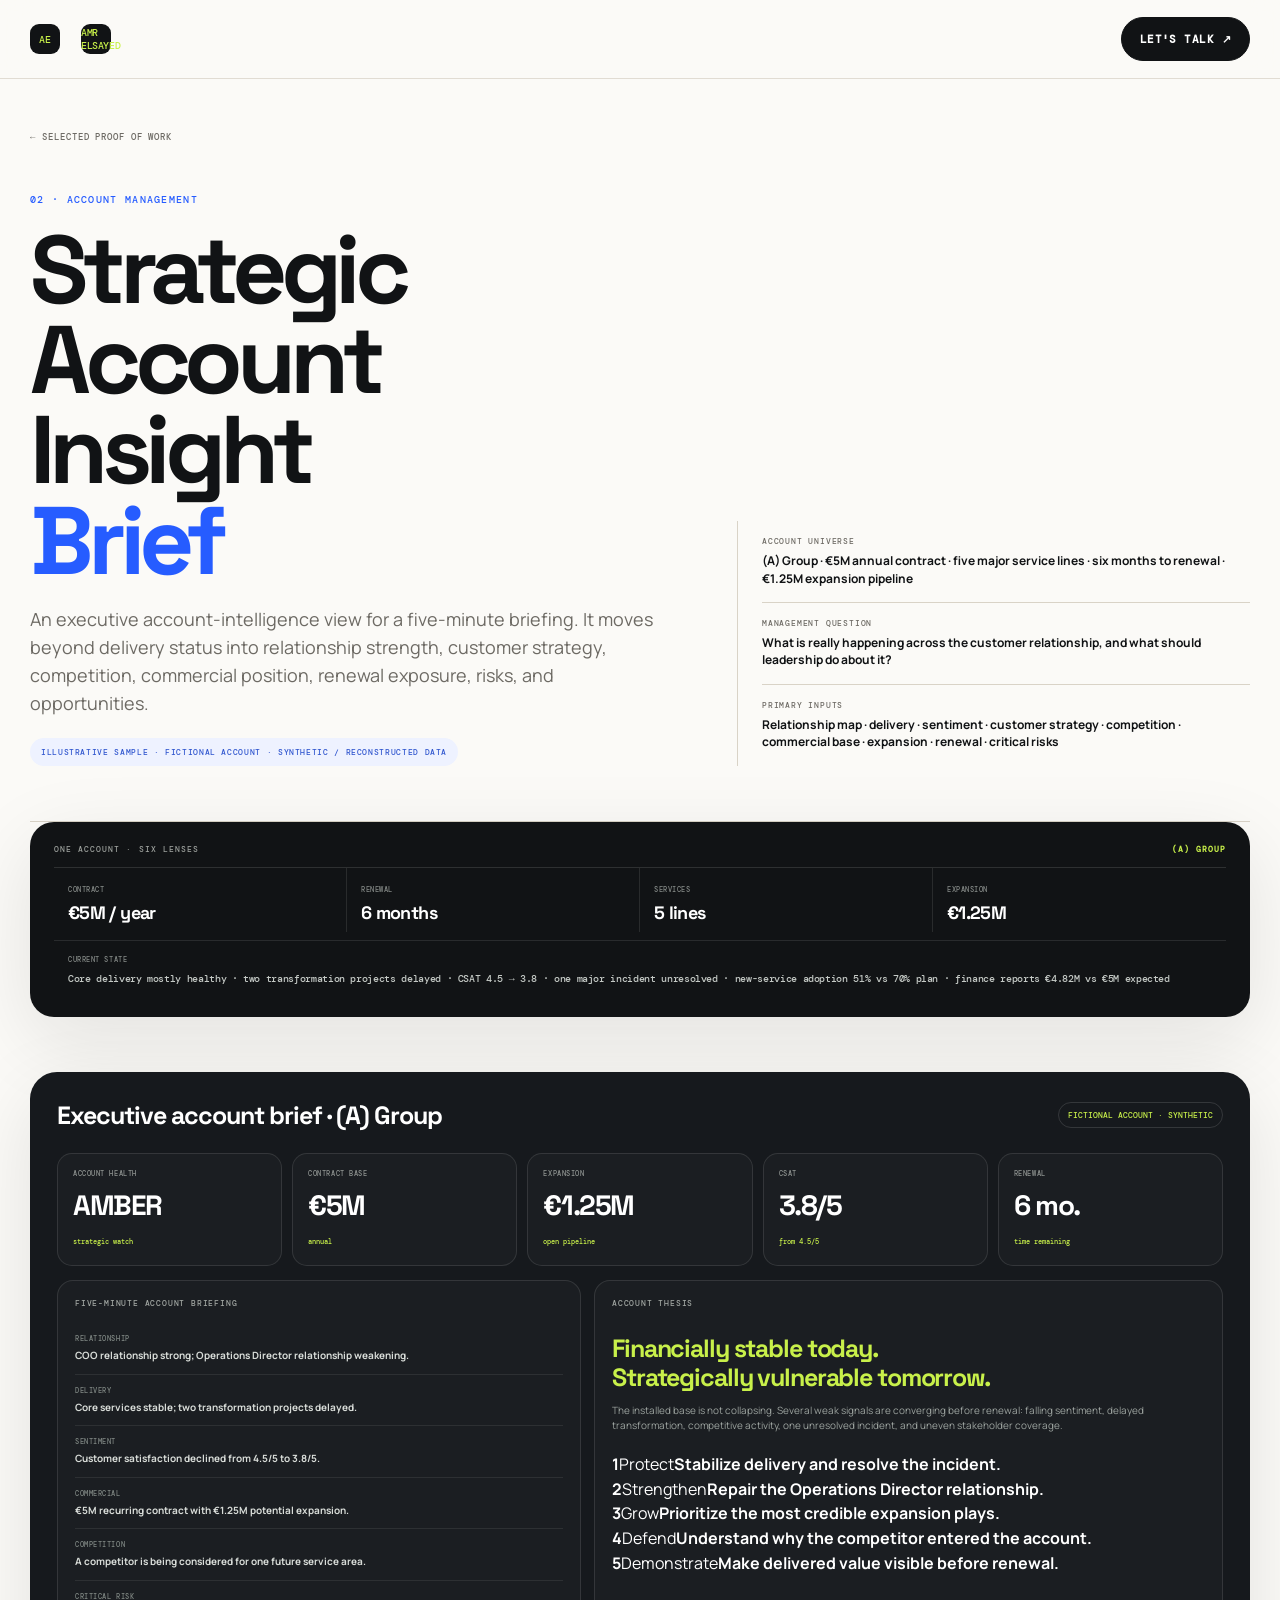
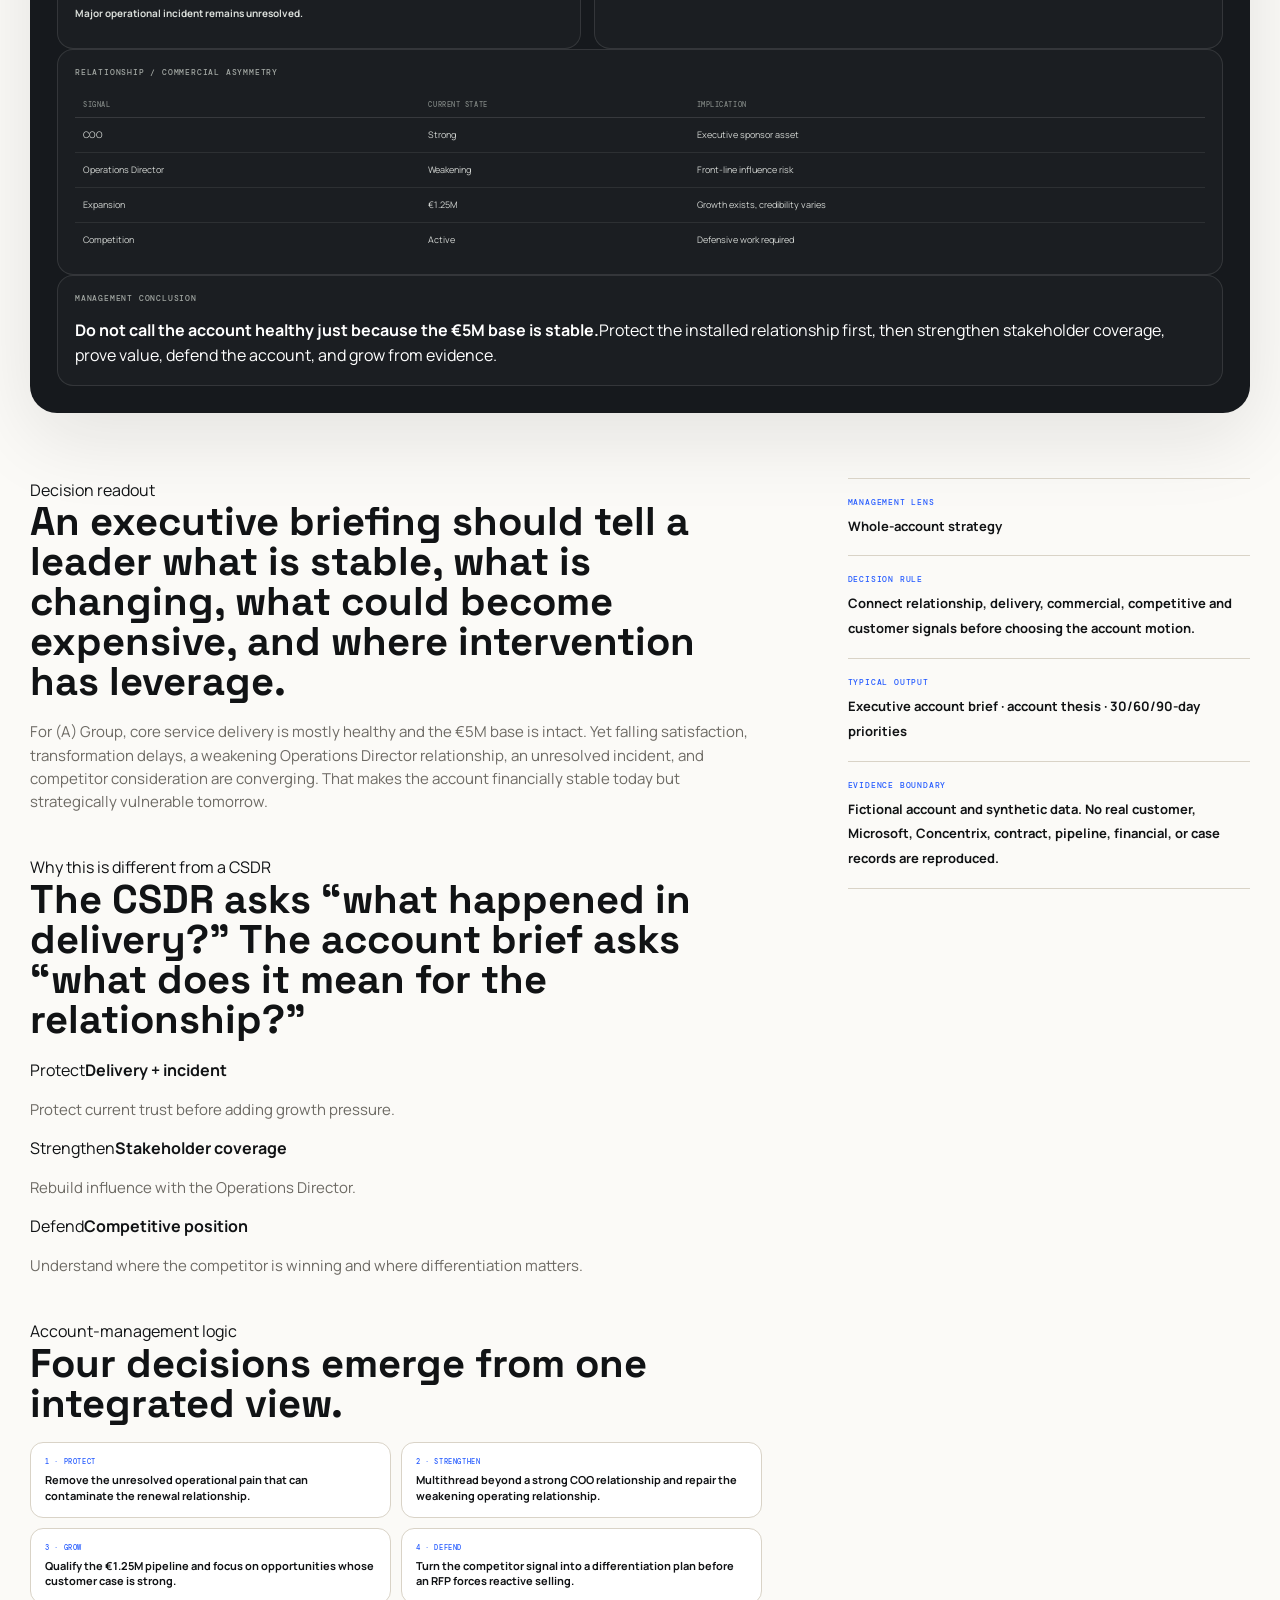
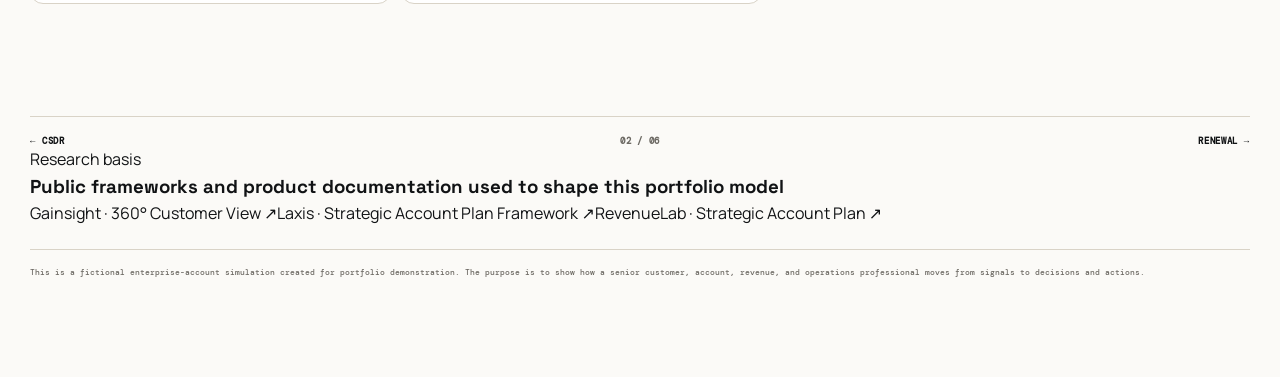
==== commit 37dc1188: "Rebuild portfolio around one connected fictional enterprise account" ====
--- a/proof/account-insight.html
+++ b/proof/account-insight.html
@@ -1,7 +1,39 @@
-<!doctype html><html lang="en"><head><meta charset="utf-8"><meta name="viewport" content="width=device-width,initial-scale=1"><title>ACCOUNT MANAGEMENT | Amr Elsayed</title><link rel="icon" href="../assets/favicon.svg"><link rel="preconnect" href="https://fonts.googleapis.com"><link rel="preconnect" href="https://fonts.gstatic.com" crossorigin><link href="https://fonts.googleapis.com/css2?family=DM+Mono:wght@400;500&family=Manrope:wght@400;500;600;700;800&family=Space+Grotesk:wght@500;600;700&display=swap" rel="stylesheet"><link rel="stylesheet" href="../styles.css"></head><body>
-<header class="site-nav"><div class="container nav-inner"><a class="brand" href="../index.html"><span class="brand-mark">AE</span><span>AMR ELSAYED</span></a><details class="contact-menu"><summary class="btn btn-dark">Let's talk ↗</summary><div class="contact-pop"><a href="https://wa.me/201212349798?text=Hi%20Amr%2C%20I%20found%20your%20portfolio%20and%20would%20like%20to%20connect." target="_blank" rel="noreferrer">WhatsApp</a><a href="mailto:ah.aimed11@gmail.com">Email</a></div></details></div></header>
-<main class="case"><div class="container"><a class="back" href="../index.html#work">← Selected proof of work</a>
-<section class="case-hero"><div><div class="kicker">ACCOUNT MANAGEMENT</div><h1>Account Segmentation<br><em>& Growth Signals</em></h1><p>A reconstructed portfolio-prioritization model that determines where account-management capacity should go by combining customer health, adoption, engagement, support pressure, and commercial whitespace.</p><div class="sample-banner">Illustrative sample · synthetic / reconstructed data</div></div><aside class="case-meta"><div class="meta-row"><span>Strategic question</span><strong>Which accounts deserve growth, retention, enablement, or recovery attention this quarter, based on customer value and commercial opportunity?</strong></div><div class="meta-row"><span>Inputs</span><strong>Adoption · health · engagement · support pressure · whitespace</strong></div><div class="meta-row"><span>Tooling pattern</span><strong>Dynamics 365 · Excel · Power BI</strong></div></aside></section>
-<section class="analysis-board"><div class="board-head"><div class="board-title">Account Segmentation & Growth Signals</div><div class="board-badge">DEMO DATA · NOT CLIENT DATA</div></div><div class="board-kpis"><div class="board-kpi"><span>Accounts</span><strong>12</strong><em>synthetic</em></div><div class="board-kpi"><span>Grow</span><strong>4</strong><em>priority</em></div><div class="board-kpi"><span>Retain</span><strong>3</strong><em>priority</em></div><div class="board-kpi"><span>Enable</span><strong>3</strong><em>priority</em></div><div class="board-kpi"><span>Recover</span><strong>2</strong><em>priority</em></div></div><div class="board-grid"><div class="panel"><h3>Portfolio allocation: where to spend account time</h3><div class="matrix"><div class="mcell grow">GROW <b>4</b><span>High value + whitespace</span></div><div class="mcell retain">RETAIN <b>3</b><span>Value at risk</span></div><div class="mcell enable">ENABLE <b>3</b><span>Adoption gap</span></div><div class="mcell recover">RECOVER <b>2</b><span>Material risk</span></div></div></div><div class="panel"><h3>Segment · Accounts · Signal pattern · Commercial motion</h3><table class="table"><thead><tr><th>Segment</th><th>Accounts</th><th>Signal pattern</th><th>Commercial motion</th></tr></thead><tbody><tr><td>Grow / healthy</td><td>4</td><td>High adoption + whitespace</td><td>Expand</td></tr><tr><td>Retain / watch</td><td>3</td><td>Sponsor / engagement risk</td><td>Protect</td></tr><tr><td>Adopt / enable</td><td>3</td><td>Low usage + capability gap</td><td>Enable</td></tr><tr><td>Recover / escalate</td><td>2</td><td>High support pressure + risk</td><td>Recover</td></tr></tbody></table></div></div></section>
-<section class="case-content"><div><article><div class="eyebrow">Decision readout</div><h2>The sample portfolio should not receive equal account-management attention. Four accounts have the combination of healthy usage and identifiable whitespace that supports a growth motion; three require protection of an existing relationship; three need enablement; and two require recovery attention. The segmentation exists to allocate scarce time against the next-best account action.</h2></article><article><div class="eyebrow">Analytical chain</div><h2>Every step answers the question above.</h2><div class="logic-list"><div class="logic"><b>1 · Establish the account objective</b><strong>For each account, define whether the near-term objective is growth, protection, adoption, or recovery.</strong></div><div class="logic"><b>2 · Combine signal families</b><strong>Avoid making the decision from a single metric such as usage or satisfaction.</strong></div><div class="logic"><b>3 · Detect commercial whitespace</b><strong>Identify areas where customer value signals are strong but adoption / coverage is incomplete.</strong></div><div class="logic"><b>4 · Convert segment into motion</b><strong>Attach the segment to a concrete account plan, stakeholder action, and review cadence.</strong></div></div></article><article><div class="eyebrow">How this would be used</div><h2>Analysis is only useful when it changes the next action.</h2><p>This reconstructed sample is intentionally presented as a decision tool: define the business question, select the relevant signals, calculate or classify them consistently, isolate the material issue, and translate the finding into a clear action. A production model would use validated source data, documented metric definitions, and the relevant customer or internal governance process.</p></article></div><aside class="case-side"><div><span>Strategic decision</span><strong>Where should account-manager time go?</strong></div><div><span>Model logic</span><strong>Segmentation + signal combination + whitespace</strong></div><div><span>Typical output</span><strong>Portfolio brief · account plan · next-best-action queue</strong></div><div><span>Evidence boundary</span><strong>Illustrative sample. Portfolio is synthetic.</strong></div></aside></section>
-<div class="boundary">Evidence boundary: reconstructed portfolio demonstration inspired by Amr Elsayed's résumé. No confidential Microsoft, Concentrix, customer, financial, or partner data is reproduced.</div></div></main></body></html>+<!doctype html>
+<html lang="en"><head>
+<meta charset="utf-8"><meta name="viewport" content="width=device-width,initial-scale=1">
+<title>ACCOUNT MANAGEMENT / STRATEGIC ACCOUNT INSIGHT | Amr Elsayed</title>
+<link rel="icon" href="../assets/favicon.svg">
+<link rel="preconnect" href="https://fonts.googleapis.com"><link rel="preconnect" href="https://fonts.gstatic.com" crossorigin>
+<link href="https://fonts.googleapis.com/css2?family=DM+Mono:wght@400;500&family=Manrope:wght@400;500;600;700;800&family=Space+Grotesk:wght@500;600;700&display=swap" rel="stylesheet">
+<link rel="stylesheet" href="../styles.css">
+</head><body>
+<header class="site-nav"><div class="nav-inner"><a class="brand" href="../index.html"><span class="brand-mark">AE</span><span>AMR ELSAYED</span></a>
+<details class="contact-menu"><summary class="button button-dark">Let's talk ↗</summary><div class="contact-pop"><a href="https://wa.me/201212349798?text=Hi%20Amr%2C%20I%20found%20your%20portfolio%20and%20would%20like%20to%20connect." target="_blank" rel="noreferrer">WhatsApp</a><a href="mailto:ah.aimed11@gmail.com">Email</a></div></details>
+</div></header>
+<main class="case"><div class="container">
+<a class="back" href="../index.html#work">← Selected proof of work</a>
+<section class="case-hero"><div><div class="kicker">02 · ACCOUNT MANAGEMENT</div><h1>Strategic Account Insight<br><em>Brief</em></h1><p>An executive account-intelligence view for a five-minute briefing. It moves beyond delivery status into relationship strength, customer strategy, competition, commercial position, renewal exposure, risks, and opportunities.</p><div class="sample-banner">Illustrative sample · fictional account · synthetic / reconstructed data</div></div>
+<aside class="case-meta"><div class="meta-row"><span>Account universe</span><strong>(A) Group · €5M annual contract · five major service lines · six months to renewal · €1.25M expansion pipeline</strong></div>
+<div class="meta-row"><span>Management question</span><strong>What is really happening across the customer relationship, and what should leadership do about it?</strong></div><div class="meta-row"><span>Primary inputs</span><strong>Relationship map · delivery · sentiment · customer strategy · competition · commercial base · expansion · renewal · critical risks</strong></div></aside></section>
+
+<section class="account-context"><div class="context-head"><span>ONE ACCOUNT · SIX LENSES</span><b>(A) GROUP</b></div><div class="context-grid">
+<div><span>Contract</span><strong>€5M / year</strong></div><div><span>Renewal</span><strong>6 months</strong></div><div><span>Services</span><strong>5 lines</strong></div><div><span>Expansion</span><strong>€1.25M</strong></div>
+<div class="context-wide"><span>Current state</span><strong>Core delivery mostly healthy · two transformation projects delayed · CSAT 4.5 → 3.8 · one major incident unresolved · new-service adoption 51% vs 70% plan · finance reports €4.82M vs €5M expected</strong></div>
+</div></section>
+
+<section class="analysis-board"><div class="board-head"><div class="board-title">Executive account brief · (A) Group</div><div class="board-badge">FICTIONAL ACCOUNT · SYNTHETIC</div></div>
+<div class="board-kpis"><div class="board-kpi"><span>Account health</span><strong>AMBER</strong><em>strategic watch</em></div><div class="board-kpi"><span>Contract base</span><strong>€5M</strong><em>annual</em></div><div class="board-kpi"><span>Expansion</span><strong>€1.25M</strong><em>open pipeline</em></div><div class="board-kpi"><span>CSAT</span><strong>3.8/5</strong><em>from 4.5/5</em></div><div class="board-kpi"><span>Renewal</span><strong>6 mo.</strong><em>time remaining</em></div></div>
+<div class="board-grid"><div class="panel"><h3>Five-minute account briefing</h3><div class="account-brief"><div><span>Relationship</span><strong>COO relationship strong; Operations Director relationship weakening.</strong></div><div><span>Delivery</span><strong>Core services stable; two transformation projects delayed.</strong></div><div><span>Sentiment</span><strong>Customer satisfaction declined from 4.5/5 to 3.8/5.</strong></div><div><span>Commercial</span><strong>€5M recurring contract with €1.25M potential expansion.</strong></div><div><span>Competition</span><strong>A competitor is being considered for one future service area.</strong></div><div><span>Critical risk</span><strong>Major operational incident remains unresolved.</strong></div></div></div>
+<div class="panel"><h3>Account thesis</h3><div class="thesis-box"><strong>Financially stable today.<br>Strategically vulnerable tomorrow.</strong><p>The installed base is not collapsing. Several weak signals are converging before renewal: falling sentiment, delayed transformation, competitive activity, one unresolved incident, and uneven stakeholder coverage.</p></div><div class="priority-table"><div><b>1</b><span>Protect</span><strong>Stabilize delivery and resolve the incident.</strong></div><div><b>2</b><span>Strengthen</span><strong>Repair the Operations Director relationship.</strong></div><div><b>3</b><span>Grow</span><strong>Prioritize the most credible expansion plays.</strong></div><div><b>4</b><span>Defend</span><strong>Understand why the competitor entered the account.</strong></div><div><b>5</b><span>Demonstrate</span><strong>Make delivered value visible before renewal.</strong></div></div></div></div>
+<div class="board-subgrid"><div class="panel"><h3>Relationship / commercial asymmetry</h3><table class="table"><thead><tr><th>Signal</th><th>Current state</th><th>Implication</th></tr></thead><tbody><tr><td>COO</td><td>Strong</td><td>Executive sponsor asset</td></tr><tr><td>Operations Director</td><td>Weakening</td><td>Front-line influence risk</td></tr><tr><td>Expansion</td><td>€1.25M</td><td>Growth exists, credibility varies</td></tr><tr><td>Competition</td><td>Active</td><td>Defensive work required</td></tr></tbody></table></div>
+<div class="panel"><h3>Management conclusion</h3><div class="decision-box"><strong>Do not call the account healthy just because the €5M base is stable.</strong><span>Protect the installed relationship first, then strengthen stakeholder coverage, prove value, defend the account, and grow from evidence.</span></div></div></div></section>
+
+<section class="case-content"><div><article><div class="eyebrow">Decision readout</div><h2>An executive briefing should tell a leader what is stable, what is changing, what could become expensive, and where intervention has leverage.</h2><p>For (A) Group, core service delivery is mostly healthy and the €5M base is intact. Yet falling satisfaction, transformation delays, a weakening Operations Director relationship, an unresolved incident, and competitor consideration are converging. That makes the account financially stable today but strategically vulnerable tomorrow.</p></article>
+<article><div class="eyebrow">Why this is different from a CSDR</div><h2>The CSDR asks “what happened in delivery?” The account brief asks “what does it mean for the relationship?”</h2><div class="signal-grid"><div class="signal-card"><span>Protect</span><strong>Delivery + incident</strong><p>Protect current trust before adding growth pressure.</p></div><div class="signal-card"><span>Strengthen</span><strong>Stakeholder coverage</strong><p>Rebuild influence with the Operations Director.</p></div><div class="signal-card"><span>Defend</span><strong>Competitive position</strong><p>Understand where the competitor is winning and where differentiation matters.</p></div></div></article>
+<article><div class="eyebrow">Account-management logic</div><h2>Four decisions emerge from one integrated view.</h2><div class="logic-list"><div class="logic"><b>1 · Protect</b><strong>Remove the unresolved operational pain that can contaminate the renewal relationship.</strong></div><div class="logic"><b>2 · Strengthen</b><strong>Multithread beyond a strong COO relationship and repair the weakening operating relationship.</strong></div><div class="logic"><b>3 · Grow</b><strong>Qualify the €1.25M pipeline and focus on opportunities whose customer case is strong.</strong></div><div class="logic"><b>4 · Defend</b><strong>Turn the competitor signal into a differentiation plan before an RFP forces reactive selling.</strong></div></div></article></div>
+<aside class="case-side"><div><span>Management lens</span><strong>Whole-account strategy</strong></div><div><span>Decision rule</span><strong>Connect relationship, delivery, commercial, competitive and customer signals before choosing the account motion.</strong></div><div><span>Typical output</span><strong>Executive account brief · account thesis · 30/60/90-day priorities</strong></div><div><span>Evidence boundary</span><strong>Fictional account and synthetic data. No real customer, Microsoft, Concentrix, contract, pipeline, financial, or case records are reproduced.</strong></div></aside></section>
+
+<div class="case-nav"><a href="customer-success-review.html">← CSDR</a><span>02 / 06</span><a href="renewal-readiness.html">Renewal →</a></div>
+<section class="research-box"><div><div class="eyebrow">Research basis</div><h3>Public frameworks and product documentation used to shape this portfolio model</h3></div><div class="research-links"><a href="https://www.gainsight.com/essential-guide/company-wide-customer-success/" target="_blank" rel="noreferrer">Gainsight · 360° Customer View ↗</a><a href="https://www.laxis.com/blog/account-plan-template/" target="_blank" rel="noreferrer">Laxis · Strategic Account Plan Framework ↗</a><a href="https://www.revenuelab.fyi/templates/account-plan-template" target="_blank" rel="noreferrer">RevenueLab · Strategic Account Plan ↗</a></div></section>
+<div class="boundary">This is a fictional enterprise-account simulation created for portfolio demonstration. The purpose is to show how a senior customer, account, revenue, and operations professional moves from signals to decisions and actions.</div>
+</div></main></body></html>
--- a/styles.css
+++ b/styles.css
@@ -73,4 +73,12 @@
 .case{padding:34px 0 100px}.case .container{width:min(calc(100% - 48px),1220px);margin:auto}.back{display:inline-flex;gap:8px;align-items:center;font:500 9px var(--mono);letter-spacing:.1em;color:var(--muted);text-transform:uppercase;margin:18px 0 50px}.case-hero{display:grid;grid-template-columns:1.1fr .9fr;gap:80px;align-items:end;padding-bottom:55px;border-bottom:1px solid var(--line)}.case-hero .kicker{font:500 10px var(--mono);color:var(--blue);letter-spacing:.13em;text-transform:uppercase}.case-hero h1{font:700 clamp(56px,8vw,96px)/.94 var(--display);letter-spacing:-.065em;margin:17px 0 20px}.case-hero h1 em{font-style:normal;color:var(--blue)}.case-hero>div>p{font-size:18px;line-height:1.55;color:var(--muted);max-width:720px;margin:0}.sample-banner{display:inline-flex;margin-top:20px;padding:9px 11px;border-radius:999px;background:#eef2ff;color:#3157cf;font:500 8px var(--mono);text-transform:uppercase;letter-spacing:.08em}.case-meta{border-left:1px solid var(--line);padding-left:24px}.meta-row{padding:14px 0;border-bottom:1px solid var(--line)}.meta-row:last-child{border-bottom:0}.meta-row span{display:block;font:500 8px var(--mono);text-transform:uppercase;letter-spacing:.1em;color:var(--muted);margin-bottom:6px}.meta-row strong{display:block;font-size:12px;line-height:1.45}.analysis-board{margin:55px 0;background:#16191d;color:#fff;border-radius:27px;padding:27px;box-shadow:var(--shadow);overflow:hidden}.board-head{display:flex;align-items:center;justify-content:space-between;gap:16px;margin-bottom:22px}.board-title{font:700 25px var(--display);letter-spacing:-.04em}.board-badge{padding:7px 9px;border:1px solid rgba(255,255,255,.13);border-radius:999px;color:var(--lime);font:500 8px var(--mono)}.board-kpis{display:grid;grid-template-columns:repeat(5,1fr);gap:10px}.board-kpi{border:1px solid rgba(255,255,255,.11);background:rgba(255,255,255,.025);padding:15px;border-radius:15px}.board-kpi span{display:block;color:#8f9491;font:500 7px var(--mono);text-transform:uppercase;letter-spacing:.08em}.board-kpi strong{display:block;margin:9px 0 3px;color:#fff;font:700 28px var(--display);letter-spacing:-.05em}.board-kpi em{font-style:normal;color:var(--lime);font:500 7px var(--mono)}.board-grid{display:grid;grid-template-columns:1fr 1.2fr;gap:13px;margin-top:14px}.panel{border:1px solid rgba(255,255,255,.11);background:rgba(255,255,255,.025);border-radius:16px;padding:17px;min-width:0}.panel h3{margin:0 0 15px;color:#a2a7a3;font:500 8px var(--mono);text-transform:uppercase;letter-spacing:.1em}.table{width:100%;border-collapse:collapse;font-size:9px}.table th{font:500 7px var(--mono);text-transform:uppercase;letter-spacing:.08em;color:#7f8582;text-align:left;padding:8px;border-bottom:1px solid rgba(255,255,255,.12)}.table td{padding:10px 8px;border-bottom:1px solid rgba(255,255,255,.08);color:#d2d5d2}.table tr:last-child td{border-bottom:0}.bars.largebars{height:180px;display:flex;align-items:flex-end;gap:9px;border-bottom:1px solid rgba(255,255,255,.12)}.bars.largebars i{display:block;flex:1;background:linear-gradient(to top,#265cff,#8ea8ff);border-radius:6px 6px 0 0}.axis{display:flex;justify-content:space-between;color:#707773;font:500 7px var(--mono);text-transform:uppercase;margin-top:8px}.logic-list{display:grid;grid-template-columns:1fr 1fr;gap:10px}.logic{border:1px solid var(--line);background:#fff;border-radius:13px;padding:14px}.logic b{display:block;font:500 7px var(--mono);color:var(--blue);text-transform:uppercase;letter-spacing:.08em}.logic strong{display:block;margin-top:7px;font-size:11px;line-height:1.4;color:var(--ink)}.boundary{margin-top:24px;padding-top:17px;border-top:1px solid var(--line);color:var(--muted);font:500 8px var(--mono)}
 .funnel{height:230px;display:flex;flex-direction:column;justify-content:center;align-items:center;gap:8px}.funnel div{height:40px;border-radius:7px;background:linear-gradient(90deg,#265cff,#8ea8ff);display:flex;justify-content:space-between;align-items:center;padding:0 12px;font:600 8px var(--mono)}.waterfall{height:220px;display:flex;align-items:flex-end;gap:12px;border-bottom:1px solid rgba(255,255,255,.12)}.wf{flex:1;height:100%;position:relative}.wf i{position:absolute;bottom:0;left:10%;right:10%;border-radius:6px 6px 0 0;background:linear-gradient(to top,#265cff,#8ea8ff)}.wf.neg i{background:linear-gradient(to top,#b94f3b,#ef967e)}.wf strong{position:absolute;top:0;left:0;right:0;text-align:center;font:600 7px var(--mono);color:#fff}.wf label{position:absolute;bottom:-19px;left:0;right:0;text-align:center;font:500 6px var(--mono);color:#747b78}.matrix{display:grid;grid-template-columns:1fr 1fr;gap:8px}.mcell{min-height:102px;border-radius:10px;padding:12px;display:flex;flex-direction:column;justify-content:space-between;font:500 8px var(--mono)}.mcell b{font:700 30px var(--display)}.mcell.grow{background:#20351f;color:var(--lime)}.mcell.retain{background:#43381f;color:#f0cb7c}.mcell.enable{background:#203044;color:#a9c6ff}.mcell.recover{background:#4a2b26;color:#ff9c84}.mcell span{opacity:.75}.sla-row{display:grid;grid-template-columns:60px 1fr 26px;gap:9px;align-items:center;margin:16px 0;font:500 7px var(--mono);color:#bfc5c1}.sla-row i{height:7px;background:#2a3035;border-radius:999px;overflow:hidden}.sla-row i b{display:block;height:100%;background:linear-gradient(90deg,var(--lime),#ffbe67);border-radius:999px}.sla-row strong{text-align:right;color:#fff;font:600 7px var(--mono)}
 .resume{padding:35px 0 90px}.resume .container{width:min(calc(100% - 48px),1220px);margin:auto}.resume-head{padding-bottom:52px;border-bottom:1px solid var(--line)}.resume-head .kicker{font:500 10px var(--mono);color:var(--blue);letter-spacing:.12em}.resume-head h1{font:700 clamp(55px,8vw,96px)/.94 var(--display);letter-spacing:-.065em;margin:16px 0 20px}.resume-head h1 em{font-style:normal;color:var(--blue)}.resume-head p{font-size:18px;color:var(--muted);max-width:680px}.resume-grid{display:grid;grid-template-columns:1fr .38fr;gap:55px;margin-top:50px}.resume-section{padding:26px 0;border-top:1px solid var(--line)}.resume-section h2{font:700 29px var(--display);letter-spacing:-.04em;margin:0 0 15px}.resume-section p,.resume-section li{font-size:13px;color:var(--muted)}.resume-section strong{color:var(--ink)}.resume-section ul{padding-left:20px}.resume-side{background:var(--ink);color:#fff;border-radius:20px;padding:24px;align-self:start}.resume-side div{padding:13px 0;border-bottom:1px solid rgba(255,255,255,.12)}.resume-side div:last-child{border-bottom:0}.resume-side span{display:block;font:500 8px var(--mono);text-transform:uppercase;color:#919792;letter-spacing:.1em;margin-bottom:5px}.resume-side strong{font-size:12px;line-height:1.4}
-@media(max-width:920px){.board-kpis{grid-template-columns:repeat(3,1fr)}.case-hero,.board-grid,.resume-grid{grid-template-columns:1fr}.case-meta{border-left:0;border-top:1px solid var(--line);padding:10px 0 0}.logic-list{grid-template-columns:1fr}.resume-side{order:-1}.nav-inner{width:min(calc(100% - 28px),1220px)}}@media(max-width:600px){.case .container,.resume .container{width:min(calc(100% - 28px),1220px)}.case-hero h1,.resume-head h1{font-size:52px}.board-kpis{grid-template-columns:1fr 1fr}.analysis-board{padding:18px}.board-grid{grid-template-columns:1fr}.case-content{grid-template-columns:1fr}.mcell{min-height:90px}.contact-pop{right:-8px;flex-direction:column}.nav-inner{height:70px}.brand span:last-child{display:none}}+@media(max-width:920px){.board-kpis{grid-template-columns:repeat(3,1fr)}.case-hero,.board-grid,.resume-grid{grid-template-columns:1fr}.case-meta{border-left:0;border-top:1px solid var(--line);padding:10px 0 0}.logic-list{grid-template-columns:1fr}.resume-side{order:-1}.nav-inner{width:min(calc(100% - 28px),1220px)}}@media(max-width:600px){.case .container,.resume .container{width:min(calc(100% - 28px),1220px)}.case-hero h1,.resume-head h1{font-size:52px}.board-kpis{grid-template-columns:1fr 1fr}.analysis-board{padding:18px}.board-grid{grid-template-columns:1fr}.case-content{grid-template-columns:1fr}.mcell{min-height:90px}.contact-pop{right:-8px;flex-direction:column}.nav-inner{height:70px}.brand span:last-child{display:none}}
+/* Analytical model components */
+.score-decomp>div{display:grid;grid-template-columns:118px 1fr 28px;gap:9px;align-items:center;margin:18px 0;font:500 8px var(--mono);color:#b9bfbd}.score-decomp i{height:7px;background:#2a3035;border-radius:999px;overflow:hidden}.score-decomp i b{display:block;height:100%;background:linear-gradient(90deg,#265cff,#89a4ff);border-radius:999px}.score-decomp strong{text-align:right;color:#fff;font:600 8px var(--mono)}.renewal-gauge{display:flex;align-items:center;justify-content:center;gap:24px;min-height:225px}.gauge-ring{width:150px;height:150px;border-radius:50%;background:conic-gradient(var(--lime) 0 78%,#2c3135 78% 100%);display:flex;flex-direction:column;align-items:center;justify-content:center;position:relative}.gauge-ring:after{content:"";position:absolute;inset:13px;border-radius:50%;background:#16191d}.gauge-ring strong,.gauge-ring span{position:relative;z-index:1}.gauge-ring strong{font:700 42px var(--display);letter-spacing:-.07em}.gauge-ring span{font:500 7px var(--mono);color:#858d89;letter-spacing:.1em}.gauge-notes p{margin:10px 0;font-size:9px;color:#9ba09d}.gauge-notes b{color:#fff}.forecast-bridge{display:grid;gap:8px}.forecast-bridge>div{display:flex;justify-content:space-between;align-items:center;padding:13px 14px;border:1px solid rgba(255,255,255,.1);border-radius:10px;background:rgba(255,255,255,.025)}.forecast-bridge span{font:500 8px var(--mono);color:#989f9c}.forecast-bridge b{font:700 18px var(--display)}.forecast-bridge .negative b{color:#ff927b}.forecast-bridge .final{border-color:rgba(200,240,74,.35);background:rgba(200,240,74,.06)}.forecast-bridge .final b{color:var(--lime)}.trace-flow{display:grid;grid-template-columns:1fr auto 1fr auto 1fr auto 1fr;gap:8px;align-items:center;min-height:220px}.trace-flow>div{border:1px solid rgba(255,255,255,.11);border-radius:12px;padding:13px;text-align:center;background:rgba(255,255,255,.025)}.trace-flow span,.trace-flow small{display:block;font:500 7px var(--mono);color:#8c9490;text-transform:uppercase;letter-spacing:.08em}.trace-flow b{display:block;font:700 19px var(--display);margin:9px 0;color:#fff}.trace-flow i{font-style:normal;color:#777e7b}.trace-flow .alert{border-color:rgba(255,145,119,.4);background:rgba(255,145,119,.05)}.trace-flow .alert b{color:#ff9c84}.escalation-map{display:grid;grid-template-columns:1fr;gap:9px;min-height:220px;align-content:center}.escalation-map>div{padding:14px;border-radius:12px;border:1px solid rgba(255,255,255,.11);background:rgba(255,255,255,.025);display:grid;grid-template-columns:1fr auto;gap:6px 14px;align-items:center}.escalation-map span{font:500 8px var(--mono);color:#8f9693;text-transform:uppercase}.escalation-map strong{font:700 22px var(--display)}.escalation-map small{grid-column:1/-1;color:#797f7c;font-size:8px}.escalation-map .sla-risk{border-color:rgba(255,176,102,.4)}.escalation-map .sla-risk strong{color:#ffbf75}.escalation-map .root-cause{border-color:rgba(117,214,255,.26)}.escalation-map .root-cause strong{color:#87dfff}.escalation-map .backlog{border-color:rgba(200,240,74,.24)}.escalation-map .backlog strong{color:var(--lime)}
+@media(max-width:700px){.trace-flow{grid-template-columns:1fr;gap:6px}.trace-flow i{transform:rotate(90deg);justify-self:center}.renewal-gauge{flex-direction:column;gap:14px}.score-decomp>div{grid-template-columns:95px 1fr 24px}}
+
+/* Shared account-universe analytical components */
+.account-context{margin:0 0 55px;background:var(--ink);color:#fff;border-radius:24px;padding:22px 24px;box-shadow:var(--shadow)}.context-head{display:flex;justify-content:space-between;gap:20px;padding-bottom:13px;border-bottom:1px solid rgba(255,255,255,.12);font:500 8px var(--mono);letter-spacing:.13em;color:#9da19d}.context-head b{color:var(--lime)}.context-grid{display:grid;grid-template-columns:repeat(4,1fr);gap:0}.context-grid>div{padding:17px 14px 8px;border-right:1px solid rgba(255,255,255,.10)}.context-grid>div:nth-child(4){border-right:0}.context-grid span{display:block;font:500 7px var(--mono);color:#858a87;text-transform:uppercase;letter-spacing:.08em}.context-grid strong{display:block;margin-top:7px;font:700 18px var(--display);letter-spacing:-.035em}.context-wide{grid-column:1/-1;border-right:0!important;border-top:1px solid rgba(255,255,255,.10);margin-top:8px;padding-top:14px!important}.context-wide strong{font:500 10px var(--mono);color:#c5cac6;line-height:1.6}.account-brief>div{padding:11px 0;border-bottom:1px solid rgba(255,255,255,.08)}.account-brief>div:last-child{border-bottom:0}.account-brief span{display:block;font:500 7px var(--mono);text-transform:uppercase;color:#7f8783;letter-spacing:.08em}.account-brief strong{display:block;margin-top:5px;font-size:10px;color:#d8dcd8;line-height:1.45}.thesis-box{padding:12px 0 18px}.thesis-box strong{font:700 25px/1.05 var(--display);letter-spacing:-.045em;color:var(--lime)}.thesis-box p{font-size:10px;color:#9ca39f;line-height:1.55;margin:10px 0 0}.outcome-proof{display:grid;grid-template-columns:1fr auto 1fr auto;align-items:center;gap:14px;min-height:150px}.outcome-proof div{border:1px solid rgba(255,255,255,.10);border-radius:12px;padding:13px}.outcome-proof span,.outcome-proof small{display:block;font:500 7px var(--mono);text-transform:uppercase;color:#838986}.outcome-proof strong{display:block;margin:9px 0 4px;font:700 29px var(--display)}.outcome-proof i{font-style:normal;color:#7c8380}.outcome-proof>b{font:600 10px var(--mono);color:var(--lime)}.risk-chain{display:flex;align-items:center;gap:7px;overflow:auto;padding:14px 0}.risk-chain div{flex:1;min-width:105px;border:1px solid rgba(255,255,255,.10);border-radius:10px;padding:12px;text-align:center;font:600 8px var(--mono);color:#c9cfcc}.risk-chain i{font-style:normal;color:#6d7470}.case-nav{display:grid;grid-template-columns:1fr auto 1fr;gap:16px;align-items:center;margin-top:70px;padding-top:18px;border-top:1px solid var(--line);font:600 9px var(--mono);text-transform:uppercase;letter-spacing:.08em}.case-nav span{text-align:center;color:var(--muted)}.case-nav a:last-child{text-align:right}.case-nav a:hover{color:var(--blue)}
+@media(max-width:800px){.context-grid{grid-template-columns:repeat(2,1fr)}.context-grid>div:nth-child(2){border-right:0}.context-grid>div:nth-child(3){border-top:1px solid rgba(255,255,255,.10)}.context-grid>div:nth-child(4){border-top:1px solid rgba(255,255,255,.10)}.outcome-proof{grid-template-columns:1fr;gap:7px}.outcome-proof i{justify-self:center;transform:rotate(90deg)}.risk-chain{flex-wrap:wrap}.risk-chain i{display:none}}
+@media(max-width:540px){.context-grid{grid-template-columns:1fr}.context-grid>div{border-right:0!important;border-top:1px solid rgba(255,255,255,.10)}.context-grid>div:first-child{border-top:0}.case-nav{grid-template-columns:1fr;gap:10px}.case-nav span{text-align:left}.case-nav a:last-child{text-align:left}}
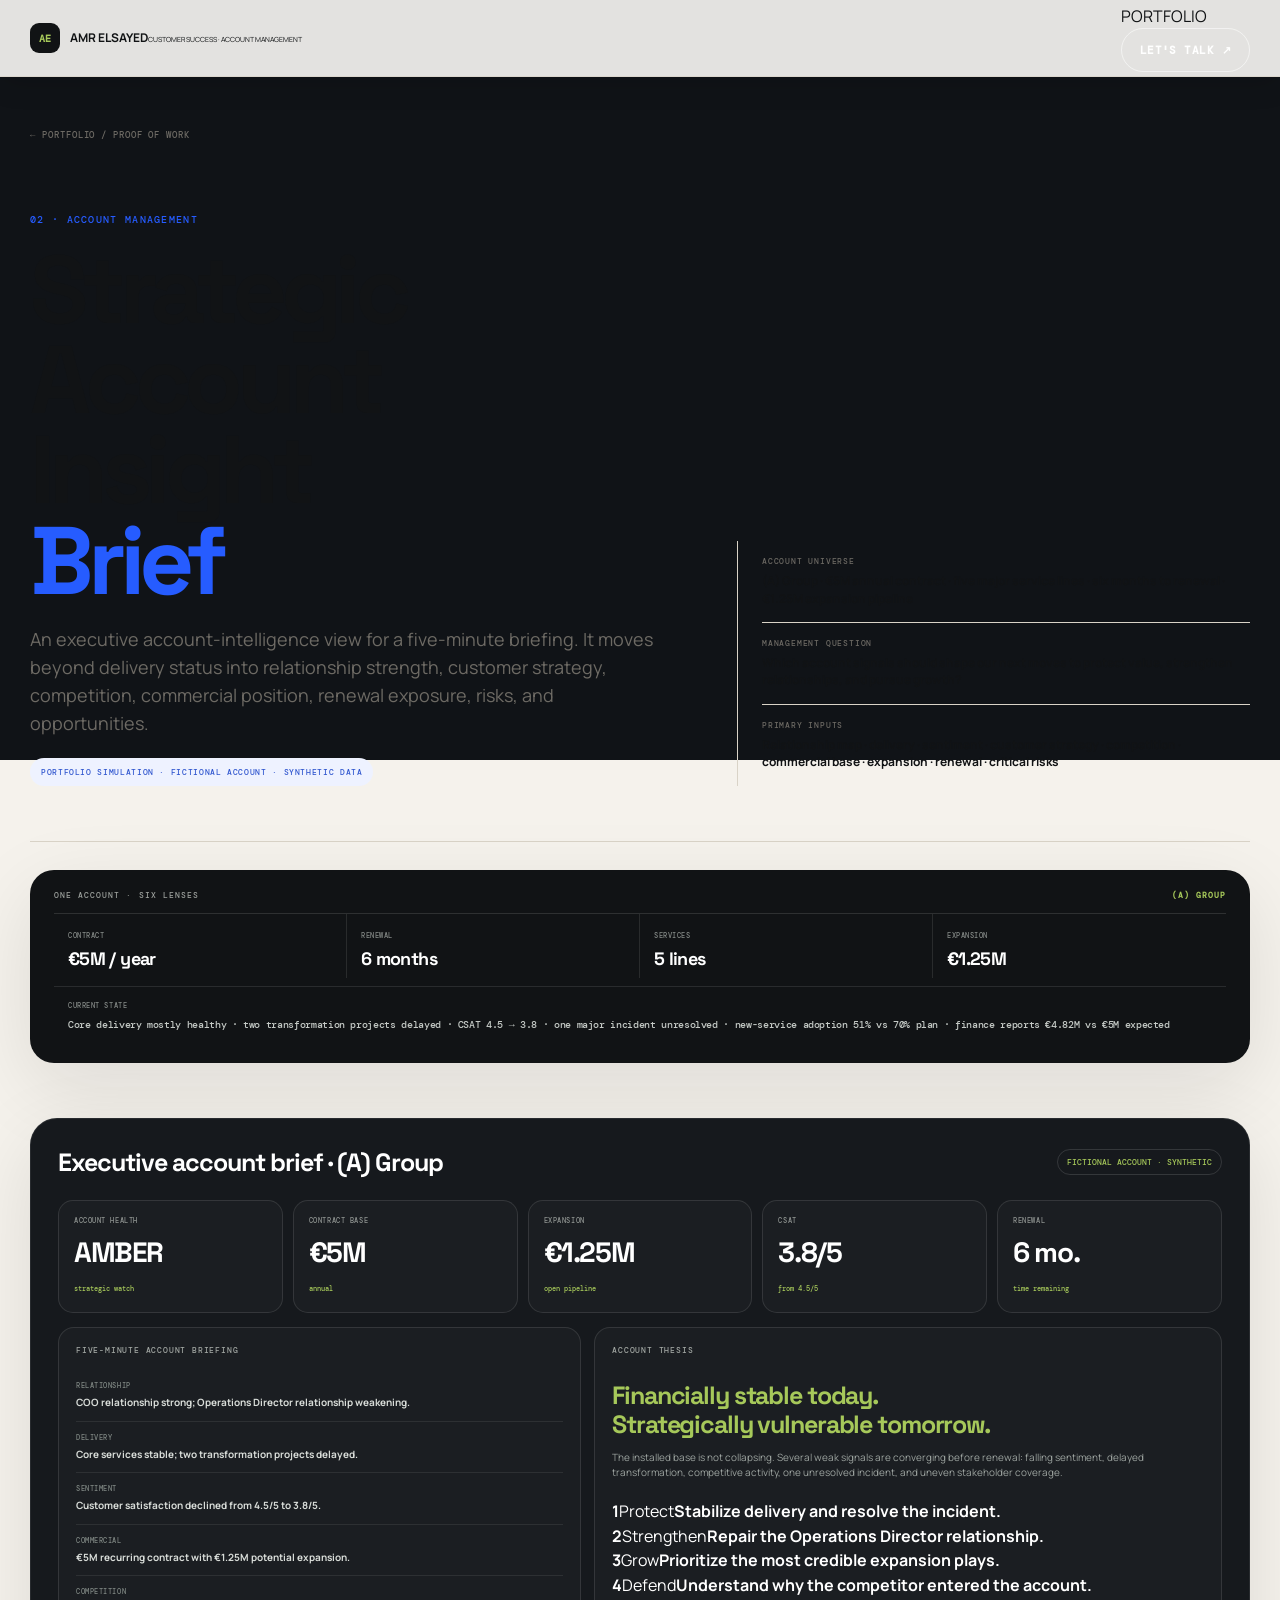
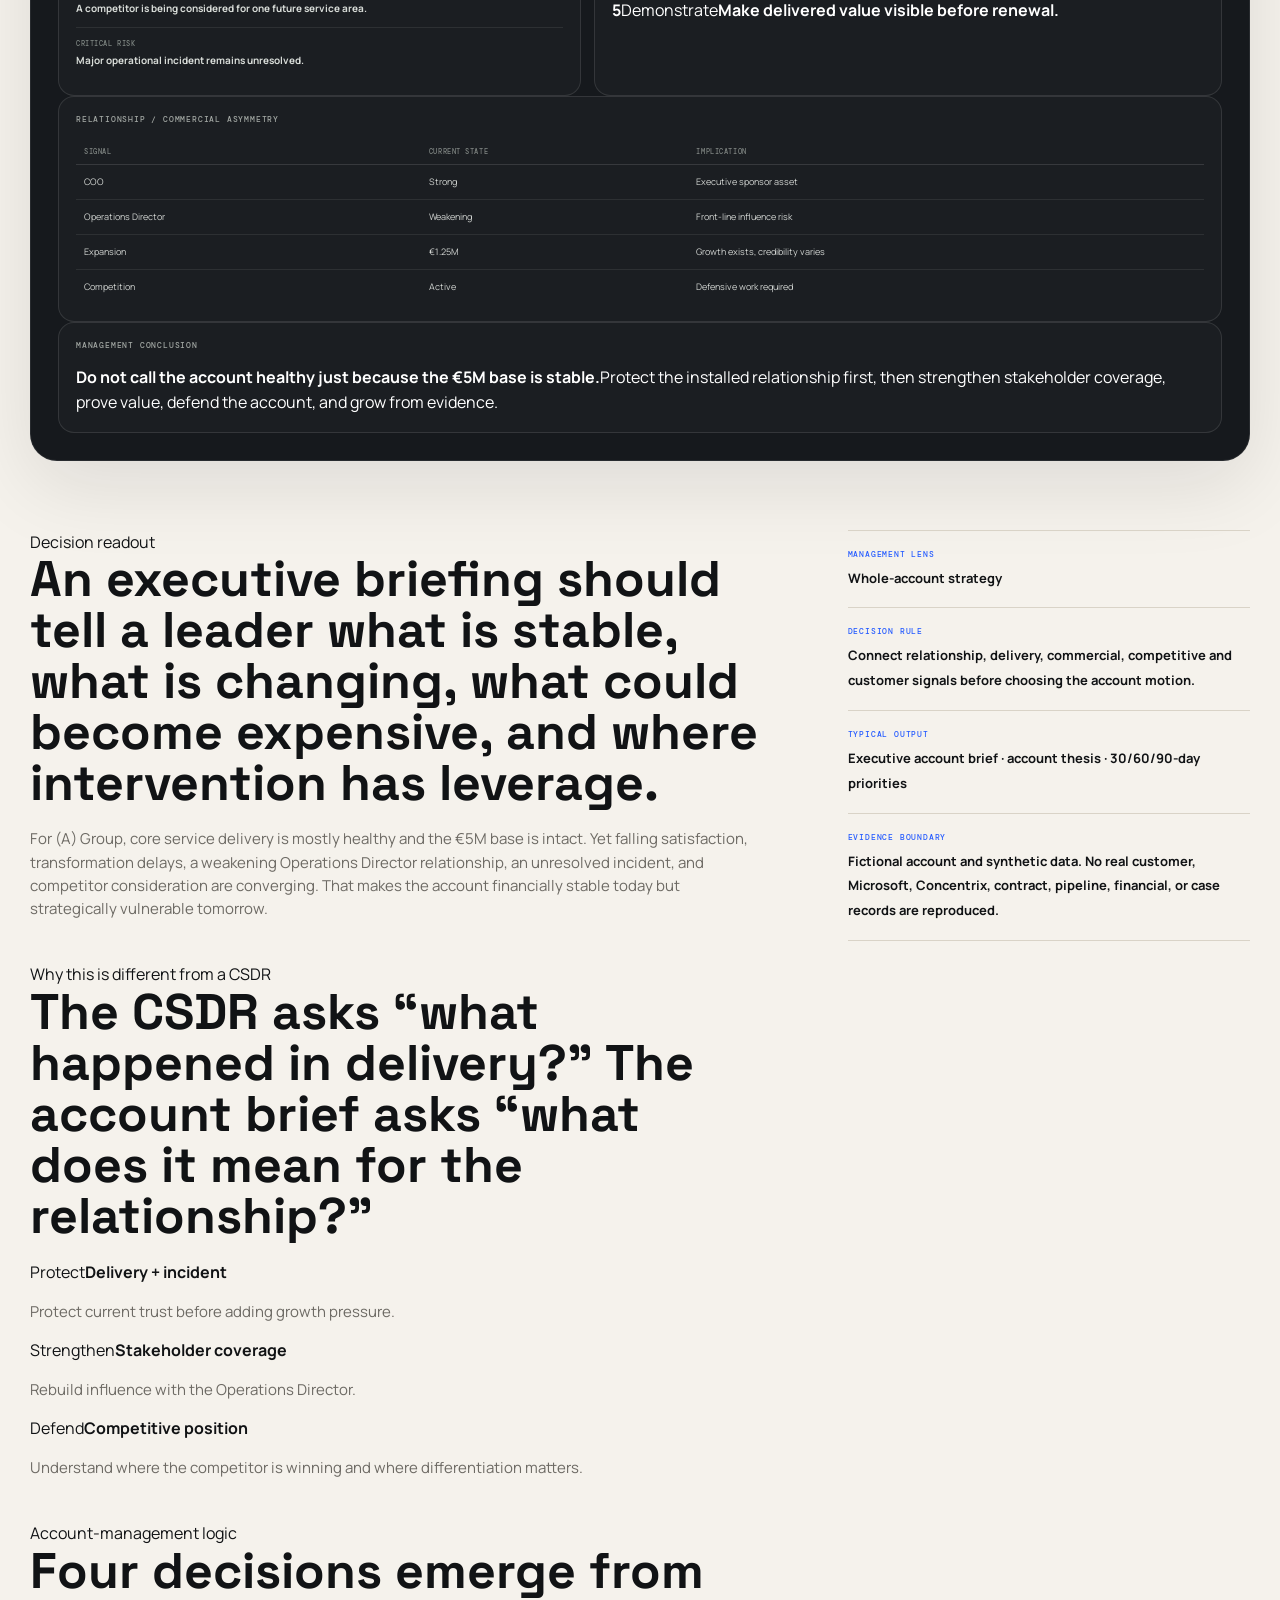
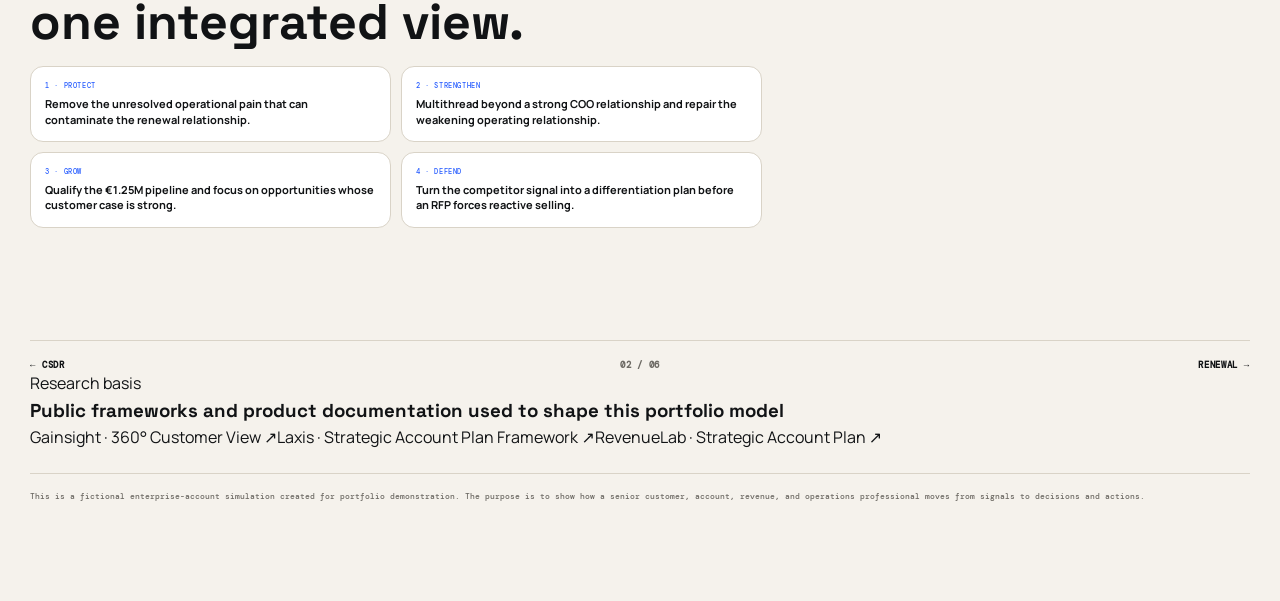
==== commit 725bde4d: "Refine customer case headers and decision questions" ====
--- a/proof/account-insight.html
+++ b/proof/account-insight.html
@@ -6,15 +6,13 @@
 <link rel="preconnect" href="https://fonts.googleapis.com"><link rel="preconnect" href="https://fonts.gstatic.com" crossorigin>
 <link href="https://fonts.googleapis.com/css2?family=DM+Mono:wght@400;500&family=Manrope:wght@400;500;600;700;800&family=Space+Grotesk:wght@500;600;700&display=swap" rel="stylesheet">
 <link rel="stylesheet" href="../styles.css">
-</head><body>
-<header class="site-nav"><div class="nav-inner"><a class="brand" href="../index.html"><span class="brand-mark">AE</span><span>AMR ELSAYED</span></a>
-<details class="contact-menu"><summary class="button button-dark">Let's talk ↗</summary><div class="contact-pop"><a href="https://wa.me/201212349798?text=Hi%20Amr%2C%20I%20found%20your%20portfolio%20and%20would%20like%20to%20connect." target="_blank" rel="noreferrer">WhatsApp</a><a href="mailto:ah.aimed11@gmail.com">Email</a></div></details>
-</div></header>
+</head><body class="case-body">
+<header class="site-nav case-header"><div class="nav-inner"><a class="case-brand" href="../index.html"><span class="brand-mark">AE</span><span class="case-brand-copy"><b>AMR ELSAYED</b><small>CUSTOMER SUCCESS · ACCOUNT MANAGEMENT</small></span></a><div class="case-nav-actions"><a class="case-home-link" href="../index.html#work">PORTFOLIO</a><details class="contact-menu"><summary class="button button-outline-white">LET'S TALK ↗</summary><div class="contact-pop"><a href="https://mail.google.com/mail/?view=cm&fs=1&to=ah.aimed11@gmail.com&su=Portfolio%20Inquiry" target="_blank" rel="noopener noreferrer">OPEN EMAIL</a><a href="https://wa.me/201212349798?text=Hi%20Amr%2C%20I%20found%20your%20portfolio%20and%20would%20like%20to%20connect." target="_blank" rel="noreferrer">WHATSAPP</a></div></details></div></div></header>
 <main class="case"><div class="container">
-<a class="back" href="../index.html#work">← Selected proof of work</a>
-<section class="case-hero"><div><div class="kicker">02 · ACCOUNT MANAGEMENT</div><h1>Strategic Account Insight<br><em>Brief</em></h1><p>An executive account-intelligence view for a five-minute briefing. It moves beyond delivery status into relationship strength, customer strategy, competition, commercial position, renewal exposure, risks, and opportunities.</p><div class="sample-banner">Illustrative sample · fictional account · synthetic / reconstructed data</div></div>
+<a class="back" href="../index.html#work">← PORTFOLIO / PROOF OF WORK</a>
+<section class="case-hero"><div><div class="kicker">02 · ACCOUNT MANAGEMENT</div><h1>Strategic Account Insight<br><em>Brief</em></h1><p>An executive account-intelligence view for a five-minute briefing. It moves beyond delivery status into relationship strength, customer strategy, competition, commercial position, renewal exposure, risks, and opportunities.</p><div class="sample-banner">PORTFOLIO SIMULATION · FICTIONAL ACCOUNT · SYNTHETIC DATA</div></div>
 <aside class="case-meta"><div class="meta-row"><span>Account universe</span><strong>(A) Group · €5M annual contract · five major service lines · six months to renewal · €1.25M expansion pipeline</strong></div>
-<div class="meta-row"><span>Management question</span><strong>What is really happening across the customer relationship, and what should leadership do about it?</strong></div><div class="meta-row"><span>Primary inputs</span><strong>Relationship map · delivery · sentiment · customer strategy · competition · commercial base · expansion · renewal · critical risks</strong></div></aside></section>
+<div class="meta-row"><span>Management question</span><strong>Which account signals should shape our next moves to protect value, strengthen relationships, and pursue growth?</strong></div><div class="meta-row"><span>Primary inputs</span><strong>Relationship map · delivery · sentiment · customer strategy · competition · commercial base · expansion · renewal · critical risks</strong></div></aside></section>
 
 <section class="account-context"><div class="context-head"><span>ONE ACCOUNT · SIX LENSES</span><b>(A) GROUP</b></div><div class="context-grid">
 <div><span>Contract</span><strong>€5M / year</strong></div><div><span>Renewal</span><strong>6 months</strong></div><div><span>Services</span><strong>5 lines</strong></div><div><span>Expansion</span><strong>€1.25M</strong></div>
--- a/styles.css
+++ b/styles.css
@@ -82,3 +82,24 @@
 .account-context{margin:0 0 55px;background:var(--ink);color:#fff;border-radius:24px;padding:22px 24px;box-shadow:var(--shadow)}.context-head{display:flex;justify-content:space-between;gap:20px;padding-bottom:13px;border-bottom:1px solid rgba(255,255,255,.12);font:500 8px var(--mono);letter-spacing:.13em;color:#9da19d}.context-head b{color:var(--lime)}.context-grid{display:grid;grid-template-columns:repeat(4,1fr);gap:0}.context-grid>div{padding:17px 14px 8px;border-right:1px solid rgba(255,255,255,.10)}.context-grid>div:nth-child(4){border-right:0}.context-grid span{display:block;font:500 7px var(--mono);color:#858a87;text-transform:uppercase;letter-spacing:.08em}.context-grid strong{display:block;margin-top:7px;font:700 18px var(--display);letter-spacing:-.035em}.context-wide{grid-column:1/-1;border-right:0!important;border-top:1px solid rgba(255,255,255,.10);margin-top:8px;padding-top:14px!important}.context-wide strong{font:500 10px var(--mono);color:#c5cac6;line-height:1.6}.account-brief>div{padding:11px 0;border-bottom:1px solid rgba(255,255,255,.08)}.account-brief>div:last-child{border-bottom:0}.account-brief span{display:block;font:500 7px var(--mono);text-transform:uppercase;color:#7f8783;letter-spacing:.08em}.account-brief strong{display:block;margin-top:5px;font-size:10px;color:#d8dcd8;line-height:1.45}.thesis-box{padding:12px 0 18px}.thesis-box strong{font:700 25px/1.05 var(--display);letter-spacing:-.045em;color:var(--lime)}.thesis-box p{font-size:10px;color:#9ca39f;line-height:1.55;margin:10px 0 0}.outcome-proof{display:grid;grid-template-columns:1fr auto 1fr auto;align-items:center;gap:14px;min-height:150px}.outcome-proof div{border:1px solid rgba(255,255,255,.10);border-radius:12px;padding:13px}.outcome-proof span,.outcome-proof small{display:block;font:500 7px var(--mono);text-transform:uppercase;color:#838986}.outcome-proof strong{display:block;margin:9px 0 4px;font:700 29px var(--display)}.outcome-proof i{font-style:normal;color:#7c8380}.outcome-proof>b{font:600 10px var(--mono);color:var(--lime)}.risk-chain{display:flex;align-items:center;gap:7px;overflow:auto;padding:14px 0}.risk-chain div{flex:1;min-width:105px;border:1px solid rgba(255,255,255,.10);border-radius:10px;padding:12px;text-align:center;font:600 8px var(--mono);color:#c9cfcc}.risk-chain i{font-style:normal;color:#6d7470}.case-nav{display:grid;grid-template-columns:1fr auto 1fr;gap:16px;align-items:center;margin-top:70px;padding-top:18px;border-top:1px solid var(--line);font:600 9px var(--mono);text-transform:uppercase;letter-spacing:.08em}.case-nav span{text-align:center;color:var(--muted)}.case-nav a:last-child{text-align:right}.case-nav a:hover{color:var(--blue)}
 @media(max-width:800px){.context-grid{grid-template-columns:repeat(2,1fr)}.context-grid>div:nth-child(2){border-right:0}.context-grid>div:nth-child(3){border-top:1px solid rgba(255,255,255,.10)}.context-grid>div:nth-child(4){border-top:1px solid rgba(255,255,255,.10)}.outcome-proof{grid-template-columns:1fr;gap:7px}.outcome-proof i{justify-self:center;transform:rotate(90deg)}.risk-chain{flex-wrap:wrap}.risk-chain i{display:none}}
 @media(max-width:540px){.context-grid{grid-template-columns:1fr}.context-grid>div{border-right:0!important;border-top:1px solid rgba(255,255,255,.10)}.context-grid>div:first-child{border-top:0}.case-nav{grid-template-columns:1fr;gap:10px}.case-nav span{text-align:left}.case-nav a:last-child{text-align:left}}
+
+/* Final visual refinement */
+:root{--lime:#a6c85a}
+.case-body{background:linear-gradient(180deg,#101317 0,#101317 760px,#f5f2ec 760px,#f5f2ec 100%);min-height:100vh}
+.case-header{box-shadow:0 8px 28px rgba(0,0,0,.12)}
+.case-header .nav-inner{height:76px}
+.case-brand{min-width:0}.case-brand-copy{white-space:nowrap}
+.case-brand-copy b{font-size:12px}.case-brand-copy small{font-size:7px}
+.case-hero{padding-top:22px}.case-hero h1{max-width:820px}
+.case-hero>div>p{max-width:680px}
+.case .account-context{margin-top:28px;padding-top:20px}
+.analysis-board{border:1px solid rgba(255,255,255,.08)}
+.case-content{padding-top:4px}
+.case-content article{max-width:860px}
+.case-content h2{font-size:clamp(32px,4vw,50px);line-height:1.02}
+.case-content .logic{background:#fff}
+.work-card .case-no{color:var(--lime)}
+.simulation{border-color:#2b3441;background:linear-gradient(90deg,rgba(166,200,90,.06),rgba(117,214,255,.04))}
+.simulation strong{color:#d6dda9}
+.button-outline-white{transition:transform .18s ease,background .18s ease,border-color .18s ease}.button-outline-white:hover{background:rgba(255,255,255,.08);border-color:rgba(255,255,255,.55)}
+@media(max-width:800px){.case-body{background:linear-gradient(180deg,#101317 0,#101317 980px,#f5f2ec 980px,#f5f2ec 100%)}}
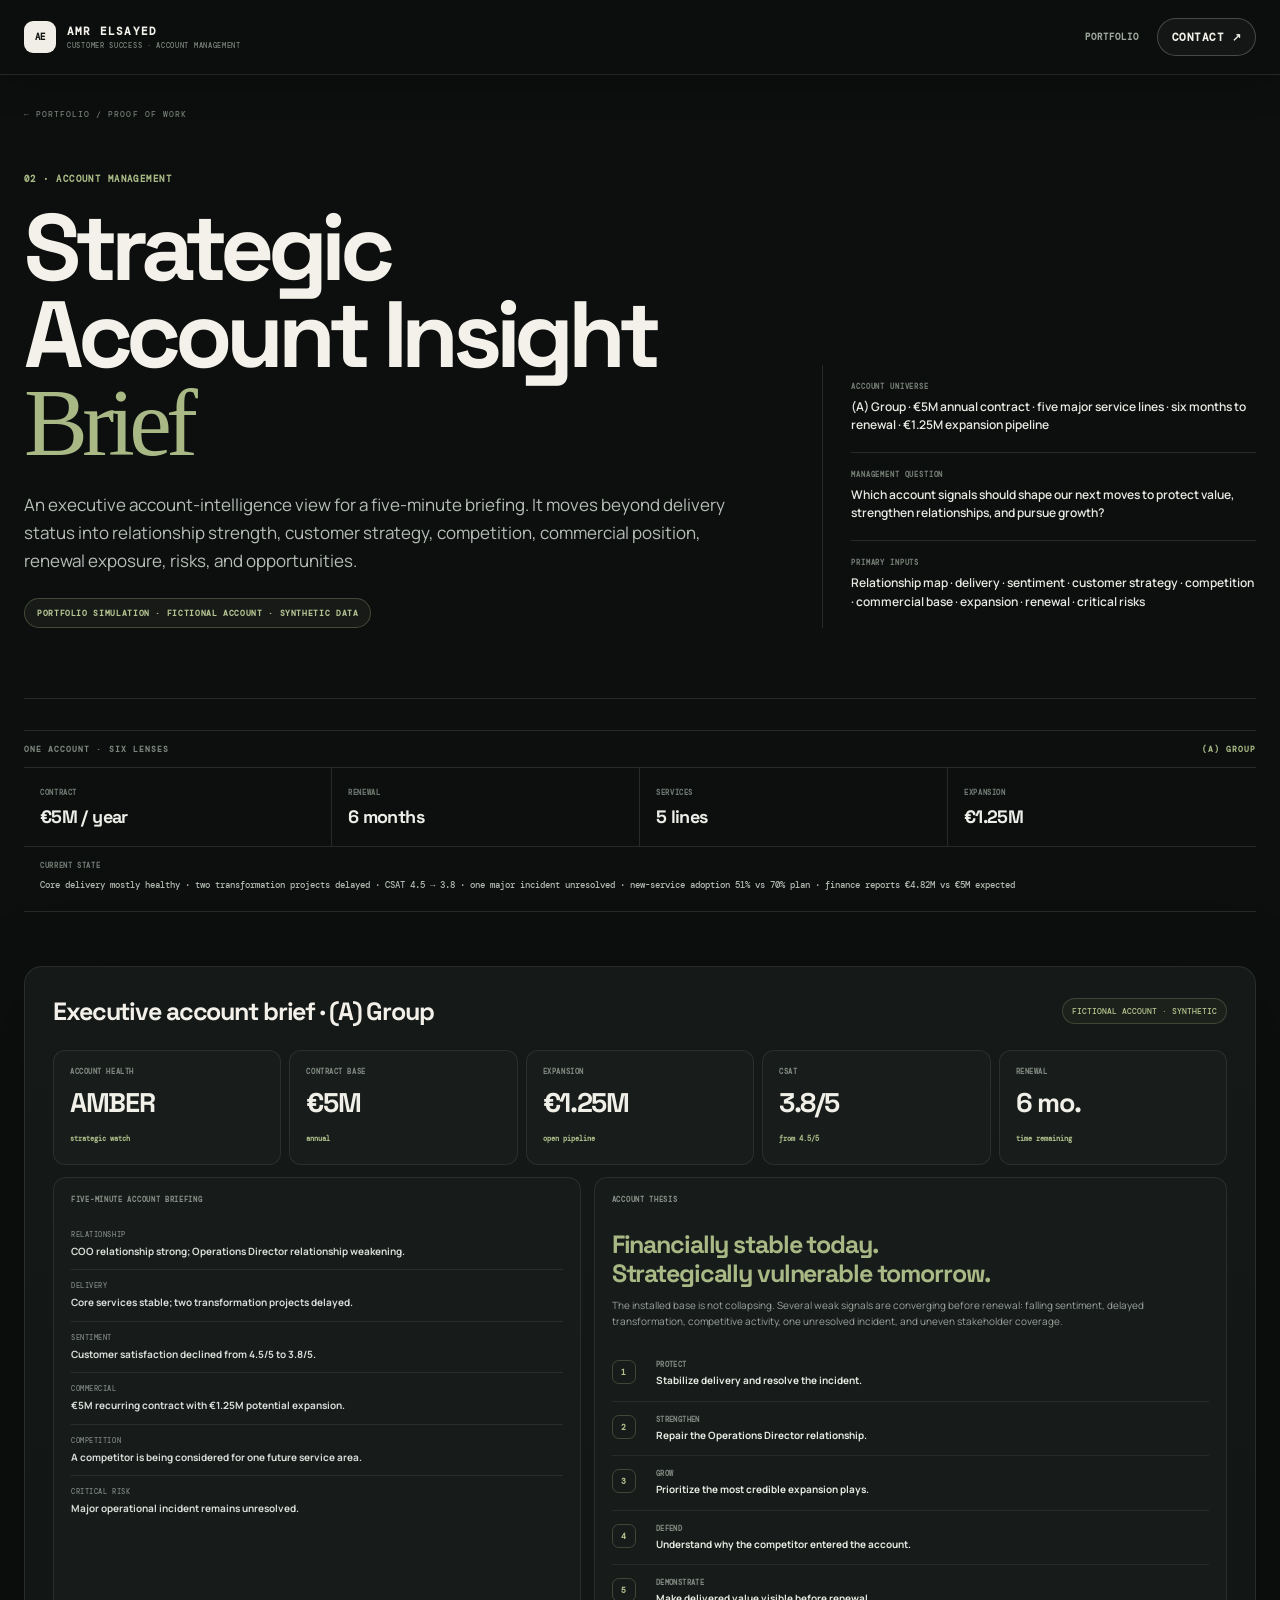
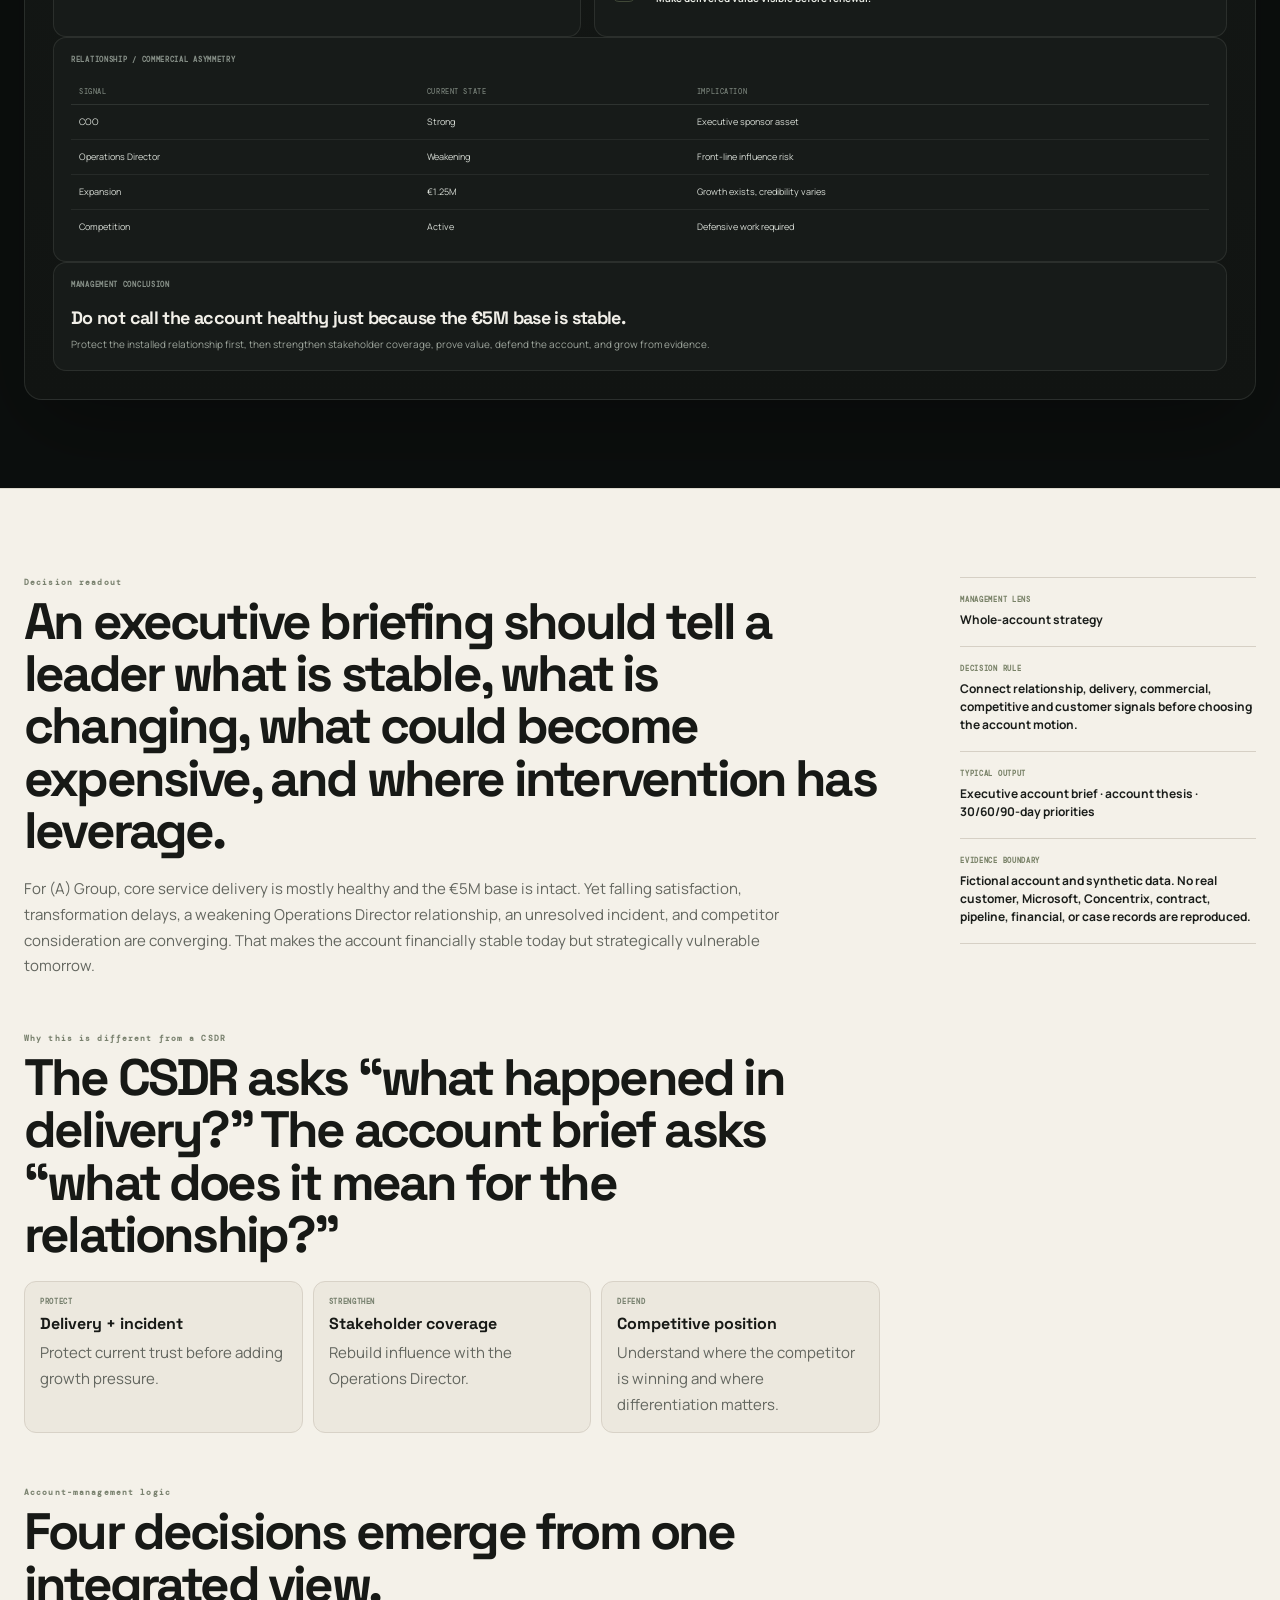
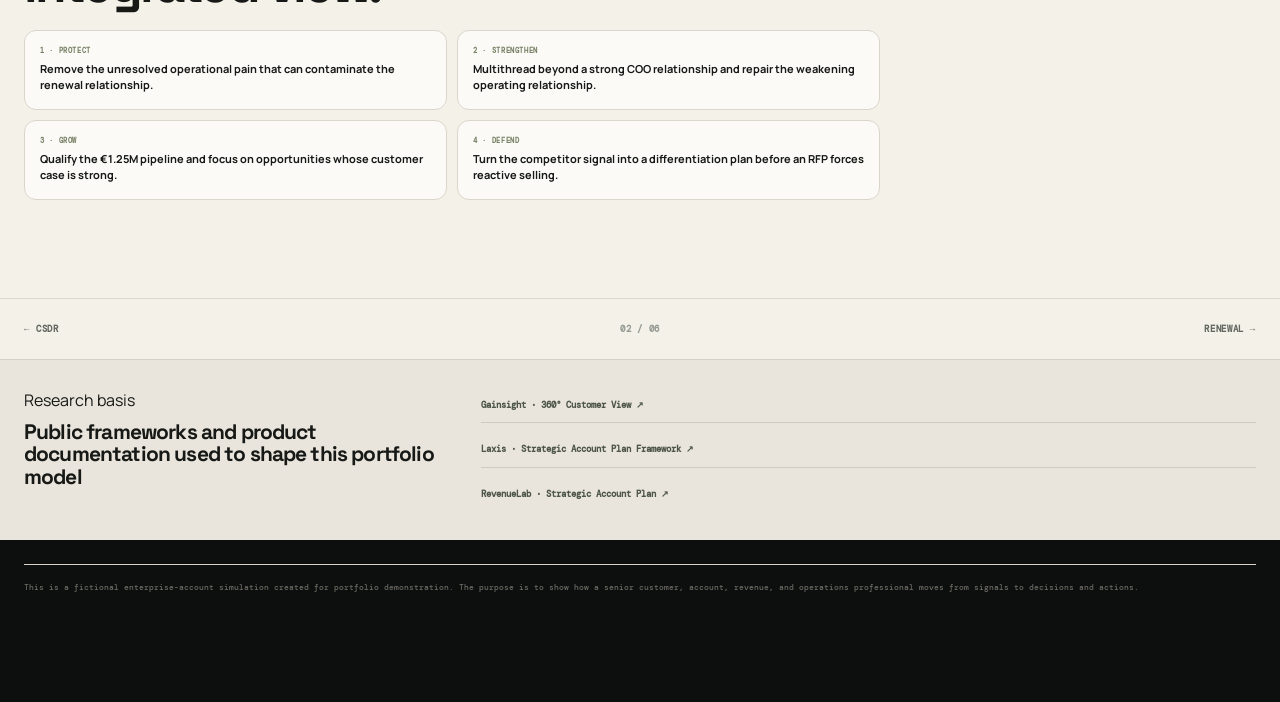
==== commit 203bad0b: "Refine case study navigation" ====
--- a/proof/account-insight.html
+++ b/proof/account-insight.html
@@ -7,7 +7,7 @@
 <link href="https://fonts.googleapis.com/css2?family=DM+Mono:wght@400;500&family=Manrope:wght@400;500;600;700;800&family=Space+Grotesk:wght@500;600;700&display=swap" rel="stylesheet">
 <link rel="stylesheet" href="../styles.css">
 </head><body class="case-body">
-<header class="site-nav case-header"><div class="nav-inner"><a class="case-brand" href="../index.html"><span class="brand-mark">AE</span><span class="case-brand-copy"><b>AMR ELSAYED</b><small>CUSTOMER SUCCESS · ACCOUNT MANAGEMENT</small></span></a><div class="case-nav-actions"><a class="case-home-link" href="../index.html#work">PORTFOLIO</a><details class="contact-menu"><summary class="button button-outline-white">LET'S TALK ↗</summary><div class="contact-pop"><a href="https://mail.google.com/mail/?view=cm&fs=1&to=ah.aimed11@gmail.com&su=Portfolio%20Inquiry" target="_blank" rel="noopener noreferrer">OPEN EMAIL</a><a href="https://wa.me/201212349798?text=Hi%20Amr%2C%20I%20found%20your%20portfolio%20and%20would%20like%20to%20connect." target="_blank" rel="noreferrer">WHATSAPP</a></div></details></div></div></header>
+<header class="site-nav case-header"><div class="nav-inner"><a class="case-brand" href="../index.html"><span class="brand-mark">AE</span><span class="case-brand-copy"><b>AMR ELSAYED</b><small>CUSTOMER SUCCESS · ACCOUNT MANAGEMENT</small></span></a><div class="case-nav-actions"><a class="case-home-link" href="../index.html#work">PORTFOLIO</a><details class="contact-menu"><summary class="button button-outline-white">CONTACT ↗</summary><div class="contact-pop"><a href="https://mail.google.com/mail/?view=cm&fs=1&to=ah.aimed11@gmail.com&su=Portfolio%20Inquiry" target="_blank" rel="noopener noreferrer">OPEN EMAIL</a><a href="https://wa.me/201212349798?text=Hi%20Amr%2C%20I%20found%20your%20portfolio%20and%20would%20like%20to%20connect." target="_blank" rel="noreferrer">WHATSAPP</a></div></details></div></div></header>
 <main class="case"><div class="container">
 <a class="back" href="../index.html#work">← PORTFOLIO / PROOF OF WORK</a>
 <section class="case-hero"><div><div class="kicker">02 · ACCOUNT MANAGEMENT</div><h1>Strategic Account Insight<br><em>Brief</em></h1><p>An executive account-intelligence view for a five-minute briefing. It moves beyond delivery status into relationship strength, customer strategy, competition, commercial position, renewal exposure, risks, and opportunities.</p><div class="sample-banner">PORTFOLIO SIMULATION · FICTIONAL ACCOUNT · SYNTHETIC DATA</div></div>
--- a/styles.css
+++ b/styles.css
@@ -103,3 +103,609 @@
 .simulation strong{color:#d6dda9}
 .button-outline-white{transition:transform .18s ease,background .18s ease,border-color .18s ease}.button-outline-white:hover{background:rgba(255,255,255,.08);border-color:rgba(255,255,255,.55)}
 @media(max-width:800px){.case-body{background:linear-gradient(180deg,#101317 0,#101317 980px,#f5f2ec 980px,#f5f2ec 100%)}}
+
+
+/* =========================================================
+   CASE STUDY SYSTEM · editorial dark / paper light
+   ========================================================= */
+.case-body{
+  --blue:#a8b985;
+  --lime:#a8b985;
+  --case-bg:#0c0f0e;
+  --case-surface:#141816;
+  --case-surface-2:#191d1a;
+  --case-paper:#f4f1e9;
+  --case-paper-2:#e9e5dc;
+  --case-ink:#151816;
+  --case-white:#f3f1ea;
+  --case-muted:#9ba39a;
+  --case-line:rgba(233,238,229,.12);
+  --case-accent:#a8b985;
+  --case-accent-soft:rgba(168,185,133,.12);
+  background:var(--case-bg);
+  color:var(--case-white);
+  min-height:100vh;
+}
+.case-body .site-nav.case-header{
+  position:sticky;
+  top:0;
+  z-index:80;
+  background:rgba(12,15,14,.90);
+  border-bottom:1px solid rgba(233,238,229,.10);
+  box-shadow:0 10px 35px rgba(0,0,0,.18);
+}
+.case-body .case-header .nav-inner{
+  height:74px;
+  width:min(calc(100% - 48px),1240px);
+}
+.case-brand{
+  display:flex;
+  align-items:center;
+  gap:11px;
+  min-width:0;
+}
+.case-brand .brand-mark{
+  width:32px;
+  height:32px;
+  flex:0 0 32px;
+  margin:0;
+  border-radius:9px;
+  background:#f0eee6;
+  color:#111511;
+  font:700 9px var(--mono);
+  letter-spacing:-.04em;
+}
+.case-brand-copy{
+  display:flex;
+  flex-direction:column;
+  gap:3px;
+  min-width:0;
+  line-height:1;
+}
+.case-brand-copy b{
+  color:#f3f1ea;
+  font:700 11px var(--mono);
+  letter-spacing:.11em;
+}
+.case-brand-copy small{
+  color:#7f887f;
+  font:500 7px var(--mono);
+  letter-spacing:.10em;
+}
+.case-nav-actions{
+  display:flex;
+  align-items:center;
+  gap:18px;
+}
+.case-home-link{
+  color:#9da49c;
+  font:600 9px var(--mono);
+  letter-spacing:.11em;
+  text-transform:uppercase;
+  transition:color .18s ease;
+}
+.case-home-link:hover{color:#f3f1ea}
+.case-body .contact-menu summary.button{
+  color:#f1efe8;
+  border-color:rgba(235,239,231,.24);
+  background:rgba(255,255,255,.035);
+  padding:11px 14px;
+}
+.case-body .contact-menu summary.button:hover{
+  border-color:rgba(235,239,231,.48);
+  background:rgba(255,255,255,.07);
+}
+.case-body .contact-pop{
+  background:#f4f1e9;
+  border-color:#d9d4ca;
+  box-shadow:0 22px 60px rgba(0,0,0,.28);
+}
+.case-body .contact-pop a{color:#171916}
+.case-body .contact-pop a:hover{background:#e7e2d8}
+
+.case-body .case{
+  padding:0 0 110px;
+}
+.case-body .case .container{
+  width:min(calc(100% - 48px),1240px);
+}
+.case-body .back{
+  margin:34px 0 54px;
+  color:#747d74;
+  font:500 8px var(--mono);
+  letter-spacing:.13em;
+  text-transform:uppercase;
+}
+.case-body .back:hover{color:#d8ddd5}
+
+.case-body .case-hero{
+  display:grid;
+  grid-template-columns:minmax(0,1.12fr) minmax(330px,.68fr);
+  gap:84px;
+  align-items:end;
+  padding:0 0 70px;
+  border-bottom:1px solid var(--case-line);
+}
+.case-body .case-hero .kicker{
+  color:var(--case-accent);
+  font:600 9px var(--mono);
+  letter-spacing:.16em;
+  text-transform:uppercase;
+}
+.case-body .case-hero h1{
+  color:var(--case-white);
+  font:700 clamp(54px,7.6vw,94px)/.93 var(--display);
+  letter-spacing:-.068em;
+  max-width:900px;
+  margin:17px 0 23px;
+}
+.case-body .case-hero h1 em{
+  color:var(--case-accent);
+  font-family:Georgia,"Times New Roman",serif;
+  font-size:1.02em;
+  font-weight:400;
+  letter-spacing:-.06em;
+}
+.case-body .case-hero>div>p{
+  color:#b7bdb6;
+  font-size:17px;
+  line-height:1.65;
+  max-width:740px;
+  margin:0;
+}
+.case-body .sample-banner{
+  display:inline-flex;
+  align-items:center;
+  margin-top:23px;
+  padding:9px 12px;
+  border:1px solid rgba(168,185,133,.30);
+  border-radius:999px;
+  background:rgba(168,185,133,.07);
+  color:#b5c393;
+  font:600 8px var(--mono);
+  letter-spacing:.08em;
+  text-transform:uppercase;
+}
+.case-body .case-meta{
+  border-left:1px solid var(--case-line);
+  padding-left:28px;
+}
+.case-body .meta-row{
+  padding:17px 0;
+  border-bottom:1px solid var(--case-line);
+}
+.case-body .meta-row:last-child{border-bottom:0}
+.case-body .meta-row span{
+  color:#747d74;
+  margin-bottom:7px;
+  font:600 7px var(--mono);
+  letter-spacing:.12em;
+  text-transform:uppercase;
+}
+.case-body .meta-row strong{
+  color:#e7e9e2;
+  font:600 12px/1.55 var(--body);
+}
+
+.case-body .account-context{
+  margin:31px 0 0;
+  padding:0;
+  background:transparent;
+  color:var(--case-white);
+  border:0;
+  border-radius:0;
+  box-shadow:none;
+}
+.case-body .context-head{
+  display:flex;
+  justify-content:space-between;
+  align-items:center;
+  gap:20px;
+  padding:13px 0;
+  border-top:1px solid var(--case-line);
+  border-bottom:1px solid var(--case-line);
+  color:#7c857c;
+  font:600 8px var(--mono);
+  letter-spacing:.13em;
+}
+.case-body .context-head b{color:var(--case-accent)}
+.case-body .context-grid{
+  display:grid;
+  grid-template-columns:repeat(4,1fr);
+  border-bottom:1px solid var(--case-line);
+}
+.case-body .context-grid>div{
+  padding:20px 16px 18px;
+  border-right:1px solid var(--case-line);
+}
+.case-body .context-grid>div:nth-child(4){border-right:0}
+.case-body .context-grid span{
+  display:block;
+  color:#707971;
+  font:600 7px var(--mono);
+  letter-spacing:.09em;
+  text-transform:uppercase;
+}
+.case-body .context-grid strong{
+  display:block;
+  margin-top:8px;
+  color:#eceee8;
+  font:700 18px var(--display);
+  letter-spacing:-.035em;
+}
+.case-body .context-wide{
+  grid-column:1/-1;
+  margin-top:0;
+  padding:14px 16px 18px!important;
+  border-right:0!important;
+  border-top:1px solid var(--case-line);
+}
+.case-body .context-wide strong{
+  color:#b2b9b1;
+  font:500 9px/1.65 var(--mono);
+  letter-spacing:0;
+}
+
+.case-body .analysis-board{
+  margin:54px 0 0;
+  padding:28px;
+  border:1px solid rgba(236,240,232,.10);
+  border-radius:18px;
+  background:linear-gradient(180deg,#151917,#111412);
+  color:var(--case-white);
+  box-shadow:0 28px 90px rgba(0,0,0,.30);
+  overflow:hidden;
+}
+.case-body .board-head{
+  margin-bottom:23px;
+}
+.case-body .board-title{
+  color:#f2f0e9;
+  font:700 25px var(--display);
+  letter-spacing:-.045em;
+}
+.case-body .board-badge{
+  color:#b8c68f;
+  border-color:rgba(168,185,133,.24);
+  background:rgba(168,185,133,.05);
+}
+.case-body .board-kpis{
+  display:grid;
+  grid-template-columns:repeat(5,1fr);
+  gap:8px;
+}
+.case-body .board-kpi{
+  background:#181c1a;
+  border:1px solid rgba(235,239,231,.09);
+  border-radius:12px;
+  padding:16px;
+}
+.case-body .board-kpi span{
+  color:#7f8880;
+  font:600 7px var(--mono);
+  letter-spacing:.08em;
+  text-transform:uppercase;
+}
+.case-body .board-kpi strong{
+  color:#f0efe8;
+  font:700 27px var(--display);
+  letter-spacing:-.05em;
+}
+.case-body .board-kpi em{
+  color:#a9b887;
+  font:600 7px var(--mono);
+}
+.case-body .board-grid{
+  margin-top:12px;
+}
+.case-body .panel{
+  background:#171b19;
+  border:1px solid rgba(235,239,231,.09);
+  border-radius:13px;
+  color:#e7e9e3;
+}
+.case-body .panel h3{
+  color:#858e86;
+  font:600 7px var(--mono);
+  letter-spacing:.10em;
+  text-transform:uppercase;
+}
+.case-body .table{color:#dde1da}
+.case-body .table th{
+  color:#778078;
+  border-bottom-color:rgba(235,239,231,.11);
+}
+.case-body .table td{
+  color:#d8ddd6;
+  border-bottom-color:rgba(235,239,231,.07);
+}
+.case-body .table strong{color:#f0efe9}
+.case-body .panel-note{
+  color:#7f887f;
+  font:500 8px/1.55 var(--mono);
+}
+.case-body .priority-table>div{
+  display:grid;
+  grid-template-columns:34px 1fr;
+  gap:4px 10px;
+  padding:13px 0;
+  border-bottom:1px solid rgba(235,239,231,.08);
+}
+.case-body .priority-table>div:last-child{border-bottom:0}
+.case-body .priority-table b{
+  grid-row:span 2;
+  display:grid;
+  place-items:center;
+  width:24px;height:24px;
+  border:1px solid rgba(168,185,133,.28);
+  border-radius:7px;
+  color:#b3c08d;
+  font:600 8px var(--mono);
+}
+.case-body .priority-table span{
+  color:#7f8880;
+  font:600 7px var(--mono);
+  letter-spacing:.06em;
+  text-transform:uppercase;
+}
+.case-body .priority-table strong{
+  color:#e6e9e2;
+  font-size:10px;
+  line-height:1.45;
+}
+.case-body .decision-box{
+  padding:4px 0 0;
+}
+.case-body .decision-box strong{
+  display:block;
+  color:#f1efe8;
+  font:700 18px/1.1 var(--display);
+  letter-spacing:-.035em;
+}
+.case-body .decision-box span{
+  display:block;
+  margin-top:10px;
+  color:#9da59c;
+  font-size:10px;
+  line-height:1.55;
+}
+.case-body .signal-grid{
+  display:grid;
+  grid-template-columns:repeat(3,1fr);
+  gap:10px;
+  margin-top:20px;
+}
+.case-body .signal-card{
+  padding:15px;
+  background:#ece8de;
+  border:1px solid #d8d2c7;
+  border-radius:12px;
+  color:#171916;
+}
+.case-body .signal-card span{
+  display:block;
+  color:#78816f;
+  font:600 7px var(--mono);
+  letter-spacing:.09em;
+  text-transform:uppercase;
+}
+.case-body .signal-card strong{
+  display:block;
+  margin:7px 0 6px;
+  color:#171916;
+  font:700 16px var(--display);
+}
+.case-body .signal-card p{
+  margin:0;
+  color:#676a63;
+  font-size:10px;
+  line-height:1.55;
+}
+
+.case-body .outcome-proof{
+  display:grid;
+  grid-template-columns:1fr auto 1fr auto;
+  align-items:center;
+  gap:14px;
+}
+.case-body .outcome-proof div{
+  background:#181c1a;
+  border:1px solid rgba(235,239,231,.09);
+}
+.case-body .outcome-proof span,
+.case-body .outcome-proof small{color:#7f8880}
+.case-body .outcome-proof strong{color:#f0efe8}
+.case-body .outcome-proof>b{color:#b5c38d}
+
+.case-body .case-content{
+  position:relative;
+  width:100vw;
+  margin:88px 0 0 calc(50% - 50vw);
+  padding:88px max(24px,calc((100vw - 1240px)/2)) 98px;
+  display:grid;
+  grid-template-columns:minmax(0,1.1fr) minmax(280px,.38fr);
+  gap:80px;
+  background:var(--case-paper);
+  color:var(--case-ink);
+  border-top:1px solid #ddd8cd;
+  border-bottom:1px solid #ddd8cd;
+}
+.case-body .case-content article{
+  margin-bottom:54px;
+}
+.case-body .case-content article:last-child{margin-bottom:0}
+.case-body .case-content .eyebrow{
+  color:#7a826f;
+  font:600 8px var(--mono);
+  letter-spacing:.14em;
+}
+.case-body .case-content h2{
+  color:#171916;
+  font:700 clamp(34px,4vw,52px)/1.02 var(--display);
+  letter-spacing:-.055em;
+  margin:9px 0 19px;
+}
+.case-body .case-content p{
+  color:#63665f;
+  font-size:15px;
+  line-height:1.72;
+}
+.case-body .case-content .logic{
+  background:#fbfaf7;
+  border:1px solid #dbd6cb;
+  border-radius:12px;
+  padding:15px;
+}
+.case-body .case-content .logic b{
+  color:#788266;
+  font:600 7px var(--mono);
+  letter-spacing:.09em;
+  text-transform:uppercase;
+}
+.case-body .case-content .logic strong{
+  color:#171916;
+  font-size:11px;
+  line-height:1.5;
+}
+.case-body .case-side{
+  border-top:1px solid #d6d0c5;
+  align-self:start;
+}
+.case-body .case-side div{
+  padding:17px 0;
+  border-bottom:1px solid #d6d0c5;
+}
+.case-body .case-side span{
+  display:block;
+  margin-bottom:7px;
+  color:#798268;
+  font:600 7px var(--mono);
+  letter-spacing:.10em;
+  text-transform:uppercase;
+}
+.case-body .case-side strong{
+  display:block;
+  color:#1b1e1b;
+  font-size:12px;
+  line-height:1.5;
+}
+.case-body .case-content .boundary{
+  color:#777b74;
+  border-top:1px solid #d6d0c5;
+}
+.case-body .case-nav{
+  width:100vw;
+  margin:0 0 0 calc(50% - 50vw);
+  padding:24px max(24px,calc((100vw - 1240px)/2));
+  display:grid;
+  grid-template-columns:1fr auto 1fr;
+  gap:16px;
+  border-top:0;
+  background:var(--case-paper);
+  color:#171916;
+}
+.case-body .case-nav a{
+  color:#646a61;
+}
+.case-body .case-nav a:hover{
+  color:#6f7f4d;
+}
+.case-body .case-nav span{
+  color:#969c93;
+}
+.case-body .research-box{
+  width:100vw;
+  margin:0 0 0 calc(50% - 50vw);
+  padding:28px max(24px,calc((100vw - 1240px)/2));
+  display:grid;
+  grid-template-columns:.7fr 1.3fr;
+  gap:40px;
+  background:#e9e5dc;
+  border-top:1px solid #d6d0c5;
+  color:#171916;
+}
+.case-body .research-box h3{
+  margin:8px 0 0;
+  color:#171916;
+  font:700 21px/1.08 var(--display);
+  letter-spacing:-.04em;
+}
+.case-body .research-links{
+  display:grid;
+  gap:9px;
+}
+.case-body .research-links a{
+  color:#4e5649;
+  font:600 9px/1.4 var(--mono);
+  padding:11px 0;
+  border-bottom:1px solid #d0cabf;
+}
+.case-body .research-links a:last-child{border-bottom:0}
+.case-body>.case>div.boundary{
+  width:100vw;
+  margin-left:calc(50% - 50vw);
+  padding:24px max(24px,calc((100vw - 1240px)/2)) 38px;
+  background:#0c0f0e;
+  color:#6e766e;
+  border-top:1px solid rgba(233,238,229,.08);
+  font:500 8px/1.65 var(--mono);
+}
+.case-body .fake-chart i,
+.case-body .bars.largebars i,
+.case-body .funnel div,
+.case-body .wf i,
+.case-body .score-decomp i b{
+  background:linear-gradient(180deg,#b7c590,#708051)!important;
+}
+.case-body .funnel span{color:#dce3d2}
+.case-body .mcell.enable{background:#242923;color:#b7c590}
+.case-body .mcell.grow{background:#243022;color:#b7c590}
+.case-body .mcell.retain{background:#393327;color:#d0bc88}
+.case-body .mcell.recover{background:#3a2925;color:#d89480}
+.case-body .trace-flow>div,
+.case-body .escalation-map>div,
+.case-body .forecast-bridge>div{
+  border-color:rgba(235,239,231,.09);
+}
+.case-body .trace-flow .alert{border-color:rgba(216,148,128,.32)}
+.case-body .trace-flow .alert b{color:#dc9883}
+.case-body .escalation-map .sla-risk{border-color:rgba(208,188,136,.32)}
+.case-body .escalation-map .sla-risk strong{color:#d4bd84}
+.case-body .escalation-map .root-cause{border-color:rgba(168,185,133,.24)}
+.case-body .escalation-map .root-cause strong{color:#b7c590}
+.case-body .escalation-map .backlog{border-color:rgba(168,185,133,.25)}
+.case-body .escalation-map .backlog strong{color:#b7c590}
+.case-body .renewal-gauge .gauge-ring{
+  background:conic-gradient(var(--case-accent) 0 78%,#2a2f2b 78% 100%);
+}
+.case-body .score-decomp i,
+.case-body .sla-row i{background:#2b302d}
+.case-body .sla-row i b{background:linear-gradient(90deg,#a8b985,#d1bf8a)!important}
+.case-body .case-foot{color:#697168}
+
+@media(max-width:920px){
+  .case-body .case-hero,
+  .case-body .case-content,
+  .case-body .canvas-body,
+  .case-body .research-box{grid-template-columns:1fr;gap:34px}
+  .case-body .case-meta{border-left:0;border-top:1px solid var(--case-line);padding:16px 0 0}
+  .case-body .board-kpis{grid-template-columns:repeat(3,1fr)}
+  .case-body .signal-grid{grid-template-columns:1fr}
+}
+@media(max-width:640px){
+  .case-body .case-header .nav-inner,
+  .case-body .case .container{width:min(calc(100% - 28px),1240px)}
+  .case-body .case-brand-copy small{display:none}
+  .case-body .case-nav-actions{gap:10px}
+  .case-body .case-home-link{font-size:8px}
+  .case-body .case-hero{padding-bottom:52px}
+  .case-body .case-hero h1{font-size:52px}
+  .case-body .board-kpis{grid-template-columns:1fr 1fr}
+  .case-body .analysis-board{padding:19px;border-radius:15px}
+  .case-body .context-grid{grid-template-columns:1fr 1fr}
+  .case-body .context-grid>div{border-right:0;border-bottom:1px solid var(--case-line)}
+  .case-body .context-wide{grid-column:1/-1}
+  .case-body .case-content{padding:68px 28px 76px}
+  .case-body .case-nav{grid-template-columns:1fr;gap:9px;padding-top:20px;padding-bottom:20px}
+  .case-body .case-nav span{text-align:left}
+}
